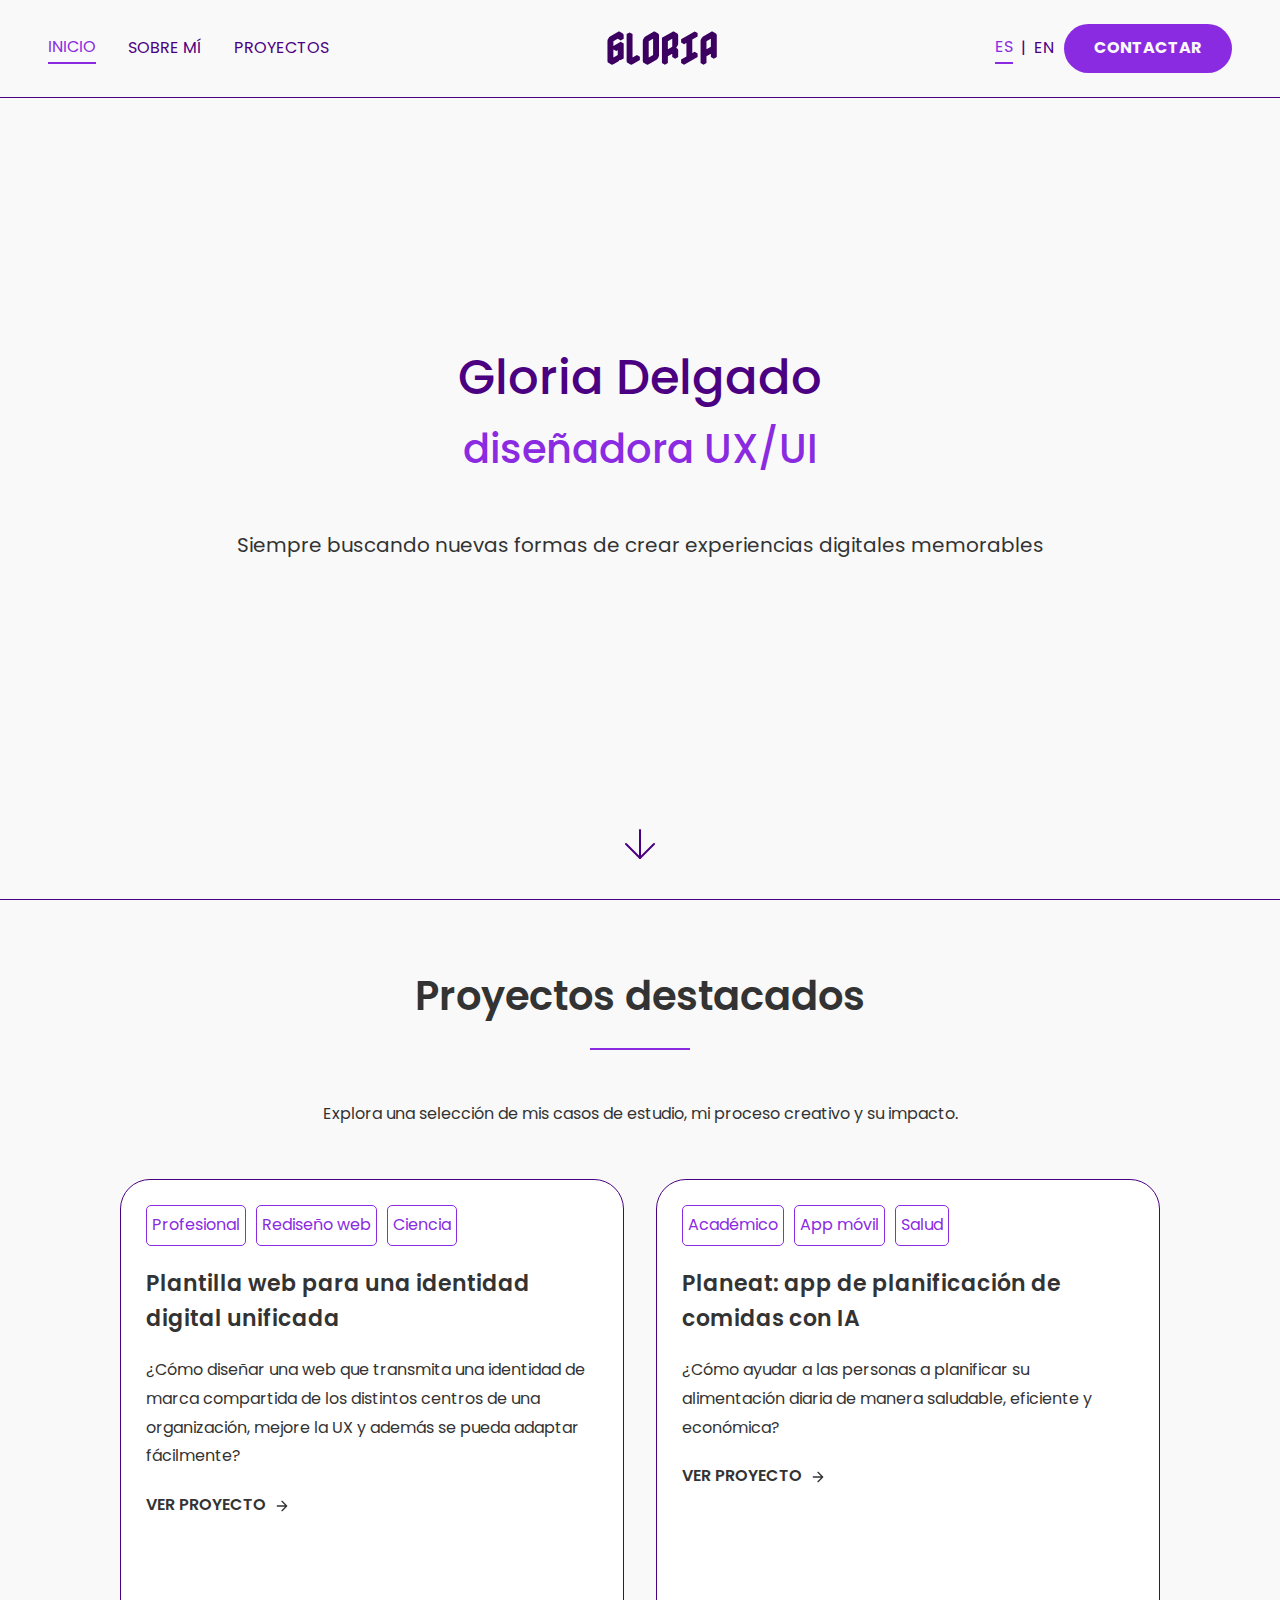
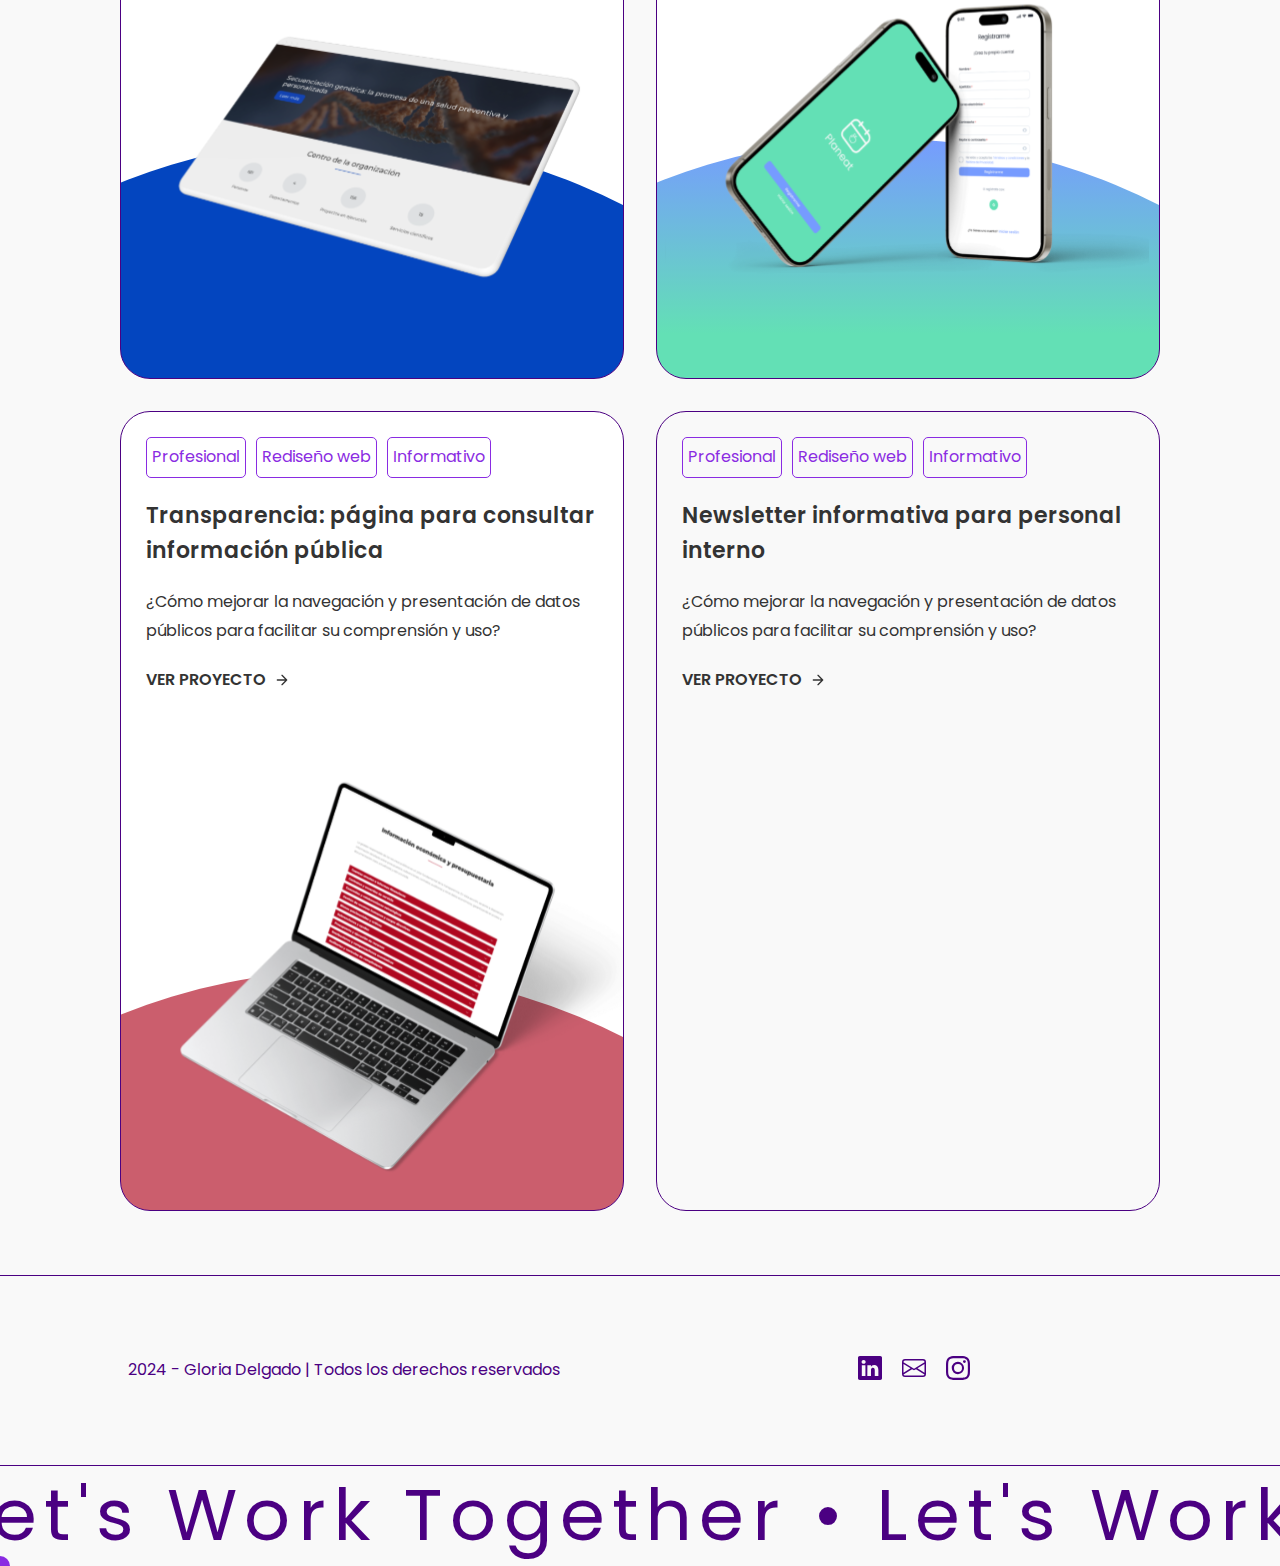
==== index.html @ c2a16a4a "nuevos cambios" ====
<!DOCTYPE html>
<html lang="es">
<head>
    <meta charset="UTF-8">
    <meta name="viewport" content="width=device-width, initial-scale=1.0">
    <title>Portfolio Gloria Delgado | UX/UI designer</title>

    <meta name="description" content="Soy Gloria Delgado, diseñadora UX/UI y diseñadora web y este es mi portfolio">
    <meta name="author" content="Gloria Delgado">

    <meta property="og:type" content="website">
    <!-- <meta property="og:url" content="#"> -->
    <meta property="og:title" content="Portfolio Gloria Delgado | UX/UI designer">
    <meta property="og:description" content="Soy Gloria Delgado, diseñadora UX/UI y diseñadora web y este es mi portfolio">
    <!-- <meta property="og:image" content="#"> -->
    <meta property="og:site_name" content="Gloria Delgado Portfolio">

    <link rel="icon" type="image/png" sizes="16x16" href="assets/index/favicon-16x16.png">
    <link rel="icon" type="image/png" sizes="32x32" href="assets/index/favicon-32x32.png">
    <link rel="icon" type="image/png" sizes="96x96" href="assets/index/favicon-96x96.png">

    <link rel="stylesheet" href="css/reset.css">
    <link rel="stylesheet" href="css/global.css">
    <link rel="stylesheet" href="css/index.css">
    <script src="js/global.js" defer></script>
    <script src="js/index.js" defer></script>
    <link rel="preconnect" href="https://fonts.googleapis.com">
<link rel="preconnect" href="https://fonts.gstatic.com" crossorigin>
<link href="https://fonts.googleapis.com/css2?family=Poppins:ital,wght@0,100;0,200;0,300;0,400;0,500;0,600;0,700;0,800;0,900;1,100;1,200;1,300;1,400;1,500;1,600;1,700;1,800;1,900&family=Raleway:ital,wght@0,100..900;1,100..900&display=swap" rel="stylesheet">
</head>
<body>

    <!-- HEADER -->

    <header class="Header">

        <!-- Menú -->

        <nav class="Header-nav">
            <ul class="Header-menu">
                <li class="Header-menuItem">
                    <a href="index.html" title="Inicio" class="Header-menuLink">Inicio</a>
                </li>
                <li class="Header-menuItem">
                    <a href="about-me.html" title="Sobre mí" class="Header-menuLink">Sobre mí</a>
                </li>
                <li class="Header-menuItem">
                    <a href="index.html#work" title="Proyectos" class="Header-menuLink">Proyectos</a>
                </li>
            </ul>
        </nav>
        
        <!-- Logo -->

        <a href="index.html" title="Logo" class="Header-logo">
            <picture class="Header-picture">
                <img src="assets/index/logo-gloria-portfolio.svg" alt="Gloria Delgado logo" class="Header-logoImg">
            </picture>            
        </a>
        

        <div class="Header-options">

            <!-- Selector de idiomas -->

            <div class="Header-optionsLanguage">
                <a href="index.html" title="Español" class="Header-menuLink">ES</a> |
                <a href="index-en.html" title="Inglés" class="Header-menuLink">EN</a>
            </div>

            <!-- Botón CTA menú -->

            <a href="mailto:gloriadelgadolopez@gmail.com?Subject=Quiero%20contactar%20contigo.%20Hablemos%20de%20tu%20portfolio." title="Contactar" class="Header-optionsButton">Contactar</a>

        </div>

        <button class="Header-hamburger" title="Abrir menú">
            <svg xmlns="http://www.w3.org/2000/svg" width="24" height="24" fill="none" stroke="currentColor" stroke-width="2" stroke-linecap="round" stroke-linejoin="round" class="Hamburger-icon">
                <line x1="3" y1="6" x2="21" y2="6"></line>
                <line x1="3" y1="12" x2="21" y2="12"></line>
                <line x1="3" y1="18" x2="21" y2="18"></line>
            </svg>
        </button>

    </header>

    <!-- MAIN CONTENT -->
    
    <main class="Main">

        <!-- HERO SECTION -->
        
        <section class="Hero">

            <!-- Video de fondo para la sección Hero:
            - autoplay: se reproduce automáticamente al cargar la página
            - muted: está silenciado
            - loop: se reproduce en un bucle infinito.
            - playsinline: Permite que se reproduzca dentro del contenedor sin abrirse en pantalla completa (especialmente en móviles).
            -->
            <video class="Hero-background" autoplay muted loop playsinline>
                <source src="assets/index/fondo-hero.mp4" type="video/mp4">
            </video>

            <!-- Hero content -->

            <div class="Hero-content">

                <h1 class="Hero-title">
                    <span class="Hero-titlePrimary">Gloria Delgado</span>
                    <span class="Hero-titleSecondary">diseñadora UX/UI</span>
                </h1>

                <p class="Hero-description">Siempre buscando nuevas formas de crear experiencias digitales memorables</p>

                <!-- Arrow -->

                <a href="#work" title="Ir a la sección de proyectos" class="Hero-arrow">
                    <svg class="Arrow-icon" xmlns="http://www.w3.org/2000/svg" width="24" height="24" viewBox="0 0 24 24" fill="none" stroke="currentColor" stroke-width="1" stroke-linecap="round" stroke-linejoin="round">
                        <path d="M12 5v14"></path>
                        <path d="M5 12l7 7 7-7"></path>
                    </svg>
                </a>                

            </div>            

        </section>

        <!-- WORK SECTION -->

        <section id='work' class="Section Section--work">

            <div class="Section-introduction">
                <div class="Section-h2">
                    <h2 class="Section-title">Proyectos destacados</h2>
                    <hr class="hr">
                </div>
                <p class="Section-description">Explora una selección de mis casos de estudio, mi proceso creativo y su impacto.</p>
            </div>

            <!-- Section cards -->

            <div class="Section-grid">

                <!-- Card 1 -->

                <article class="Card Card--1">
                    <ul class="Card-label">
                        <li class="Card-labelItem">
                            <span class="Card-labelText">Profesional</span>
                        </li>
                        <li class="Card-labelItem">
                            <span class="Card-labelText">Rediseño web</span>
                        </li>
                        <li class="Card-labelItem">
                            <span class="Card-labelText">Ciencia</span>
                        </li>
                    </ul>
                    <h3 class="Card-title">Plantilla web para una identidad digital unificada</h3>
                    <p class="Card-description">¿Cómo diseñar una web que transmita una identidad de marca compartida de los distintos centros de una organización, mejore la UX y además se pueda adaptar fácilmente?</p>
                    <a href="project-plantilla.html" title="Ver detalles del proyecto Plantilla CSIC" class="Card-link">
                        Ver proyecto
                        <svg class="Card-linkIcon" xmlns="http://www.w3.org/2000/svg" viewBox="0 0 24 24" fill="none" stroke="currentColor" stroke-width="2" stroke-linecap="round" stroke-linejoin="round">
                            <path d="M5 12h14M12 5l7 7-7 7"></path>
                        </svg>
                    </a>
                </article>

                <!-- Card 2 -->

                <article class="Card Card--2">
                    <ul class="Card-label">
                        <li class="Card-labelItem">
                            <span class="Card-labelText">Académico</span>
                        </li>
                        <li class="Card-labelItem">
                            <span class="Card-labelText">App móvil</span>
                        </li>
                        <li class="Card-labelItem">
                            <span class="Card-labelText">Salud</span>
                        </li>
                    </ul>
                    <h3 class="Card-title">Planeat: app de planificación de comidas con IA</h3>
                    <p class="Card-description">¿Cómo ayudar a las personas a planificar su alimentación diaria de manera saludable, eficiente y económica?</p>
                    <a href="project-planeat.html" title="Ver detalles del proyecto Planeat" class="Card-link">
                        Ver proyecto
                        <svg class="Card-linkIcon" xmlns="http://www.w3.org/2000/svg" viewBox="0 0 24 24" fill="none" stroke="currentColor" stroke-width="2" stroke-linecap="round" stroke-linejoin="round">
                            <path d="M5 12h14M12 5l7 7-7 7"></path>
                        </svg>
                    </a>
                </article>

                <!-- Card 3 -->

                <article class="Card Card--3">
                    <ul class="Card-label">
                        <li class="Card-labelItem">
                            <span class="Card-labelText">Profesional</span>
                        </li>
                        <li class="Card-labelItem">
                            <span class="Card-labelText">Rediseño web</span>
                        </li>
                        <li class="Card-labelItem">
                            <span class="Card-labelText">Informativo</span>
                        </li>
                    </ul>
                    <h3 class="Card-title">Transparencia: página para consultar información pública</h3>
                    <p class="Card-description">¿Cómo mejorar la navegación y presentación de datos públicos para facilitar su comprensión y uso?</p>
                    <a href="project-transparencia.html" title="Ver detalles del proyecto Transparencia" class="Card-link">
                        Ver proyecto
                        <svg class="Card-linkIcon" xmlns="http://www.w3.org/2000/svg" viewBox="0 0 24 24" fill="none" stroke="currentColor" stroke-width="2" stroke-linecap="round" stroke-linejoin="round">
                            <path d="M5 12h14M12 5l7 7-7 7"></path>
                        </svg>
                    </a>
                </article>

                <!-- Card 4 -->

                <article class="Card Card--4">
                    <ul class="Card-label">
                        <li class="Card-labelItem">
                            <span class="Card-labelText">Profesional</span>
                        </li>
                        <li class="Card-labelItem">
                            <span class="Card-labelText">Rediseño web</span>
                        </li>
                        <li class="Card-labelItem">
                            <span class="Card-labelText">Informativo</span>
                        </li>
                    </ul>
                    <h3 class="Card-title">Newsletter informativa para personal interno</h3>
                    <p class="Card-description">¿Cómo mejorar la navegación y presentación de datos públicos para facilitar su comprensión y uso?</p>
                    <a href="project-transparencia.html" title="Ver detalles del proyecto Transparencia" class="Card-link">
                        Ver proyecto
                        <svg class="Card-linkIcon" xmlns="http://www.w3.org/2000/svg" viewBox="0 0 24 24" fill="none" stroke="currentColor" stroke-width="2" stroke-linecap="round" stroke-linejoin="round">
                            <path d="M5 12h14M12 5l7 7-7 7"></path>
                        </svg>
                    </a>
                </article>

            </div>

            <!-- <a href="#" class="Section-button Primary-button">
                Ver más
            </a> -->

        </section>

    </main>

    <!-- FOOTER -->

    <footer class="Footer">

        <div class="Footer-content">

            <!-- Copyright -->

             <p class="Footer-copyright">2024 - Gloria Delgado | Todos los derechos reservados</p>

            <!-- Social media items -->

            <ul class="Footer-social">
                <li class="Footer-socialItem">
                    <a href="https://www.linkedin.com/in/gloria-delgado-lopez/" title="Ir al perfil de Linkedin" target="_blank" rel="noopener noreferrer" class="Footer-socialLink">
                        <svg xmlns="http://www.w3.org/2000/svg" fill="currentColor" class="bi bi-linkedin Footer-socialIcon" viewBox="0 0 16 16">
                            <path d="M0 1.146C0 .513.526 0 1.175 0h13.65C15.474 0 16 .513 16 1.146v13.708c0 .633-.526 1.146-1.175 1.146H1.175C.526 16 0 15.487 0 14.854zm4.943 12.248V6.169H2.542v7.225zm-1.2-8.212c.837 0 1.358-.554 1.358-1.248-.015-.709-.52-1.248-1.342-1.248S2.4 3.226 2.4 3.934c0 .694.521 1.248 1.327 1.248zm4.908 8.212V9.359c0-.216.016-.432.08-.586.173-.431.568-.878 1.232-.878.869 0 1.216.662 1.216 1.634v3.865h2.401V9.25c0-2.22-1.184-3.252-2.764-3.252-1.274 0-1.845.7-2.165 1.193v.025h-.016l.016-.025V6.169h-2.4c.03.678 0 7.225 0 7.225z"/>
                          </svg>                          
                    </a>
                </li>
                <li class="Footer-socialItem">
                    <a href="mailto:gloriadelgadolopez@gmail.com?subject=Hablemos%20de%20dise%C3%B1o%20UX%2FUI" title="Escribir un email" target="_blank" rel="noopener noreferrer" class="Footer-socialLink">
                        <svg xmlns="http://www.w3.org/2000/svg" fill="currentColor" class="bi bi-envelope Footer-socialIcon" viewBox="0 0 16 16">
                            <path d="M0 4a2 2 0 0 1 2-2h12a2 2 0 0 1 2 2v8a2 2 0 0 1-2 2H2a2 2 0 0 1-2-2zm2-1a1 1 0 0 0-1 1v.217l7 4.2 7-4.2V4a1 1 0 0 0-1-1zm13 2.383-4.708 2.825L15 11.105zm-.034 6.876-5.64-3.471L8 9.583l-1.326-.795-5.64 3.47A1 1 0 0 0 2 13h12a1 1 0 0 0 .966-.741M1 11.105l4.708-2.897L1 5.383z"/>
                          </svg>                          
                    </a>
                </li>
                <li class="Footer-socialItem">
                    <a href="https://www.instagram.com/gloriaove_dl/" title="Ir al perfil de Instagram" target="_blank" rel="noopener noreferrer" class="Footer-socialLink">
                        <svg xmlns="http://www.w3.org/2000/svg" fill="currentColor" class="bi bi-instagram Footer-socialIcon" viewBox="0 0 16 16">
                            <path d="M8 0C5.829 0 5.556.01 4.703.048 3.85.088 3.269.222 2.76.42a3.9 3.9 0 0 0-1.417.923A3.9 3.9 0 0 0 .42 2.76C.222 3.268.087 3.85.048 4.7.01 5.555 0 5.827 0 8.001c0 2.172.01 2.444.048 3.297.04.852.174 1.433.372 1.942.205.526.478.972.923 1.417.444.445.89.719 1.416.923.51.198 1.09.333 1.942.372C5.555 15.99 5.827 16 8 16s2.444-.01 3.298-.048c.851-.04 1.434-.174 1.943-.372a3.9 3.9 0 0 0 1.416-.923c.445-.445.718-.891.923-1.417.197-.509.332-1.09.372-1.942C15.99 10.445 16 10.173 16 8s-.01-2.445-.048-3.299c-.04-.851-.175-1.433-.372-1.941a3.9 3.9 0 0 0-.923-1.417A3.9 3.9 0 0 0 13.24.42c-.51-.198-1.092-.333-1.943-.372C10.443.01 10.172 0 7.998 0zm-.717 1.442h.718c2.136 0 2.389.007 3.232.046.78.035 1.204.166 1.486.275.373.145.64.319.92.599s.453.546.598.92c.11.281.24.705.275 1.485.039.843.047 1.096.047 3.231s-.008 2.389-.047 3.232c-.035.78-.166 1.203-.275 1.485a2.5 2.5 0 0 1-.599.919c-.28.28-.546.453-.92.598-.28.11-.704.24-1.485.276-.843.038-1.096.047-3.232.047s-2.39-.009-3.233-.047c-.78-.036-1.203-.166-1.485-.276a2.5 2.5 0 0 1-.92-.598 2.5 2.5 0 0 1-.6-.92c-.109-.281-.24-.705-.275-1.485-.038-.843-.046-1.096-.046-3.233s.008-2.388.046-3.231c.036-.78.166-1.204.276-1.486.145-.373.319-.64.599-.92s.546-.453.92-.598c.282-.11.705-.24 1.485-.276.738-.034 1.024-.044 2.515-.045zm4.988 1.328a.96.96 0 1 0 0 1.92.96.96 0 0 0 0-1.92m-4.27 1.122a4.109 4.109 0 1 0 0 8.217 4.109 4.109 0 0 0 0-8.217m0 1.441a2.667 2.667 0 1 1 0 5.334 2.667 2.667 0 0 1 0-5.334"/>
                          </svg>                          
                    </a>
                </li>
            </ul>

        </div>

    </footer>

    <!-- CONTENT SCROLL TEXT -->

    <div class="Content-scroll">
        <div class="Content-scrollWrapper">
            <span class="Content-scrollText">Let's Work Together • Let's Work Together • Let's Work Together • </span>
            <span class="Content-scrollText">Let's Work Together • Let's Work Together • Let's Work Together • </span>
        </div>
    </div>
    
</body>
</html>
---- css/global.css ----
/* HEADER */

.Header{
    width: 100%;    
    background-color: var(--background-color);

    padding: 1.5rem 3rem;
    border-bottom: 1px solid var(--secondary-color);

    position: fixed;
    z-index: 1;

    display: flex;
    flex-flow: row nowrap;
    justify-content: space-between;
    align-items: center;
}


/* Menú */

.Header-menu{
    display: flex;
    flex-flow: row nowrap;
    justify-content: flex-end;
    align-items: center;
    gap: 2rem;
}

.Header-menuLink{
    position: relative; /*Este tiene que llevar position: relative porque .Header-menuLink::after tiene position: absolute y, por tanto, su contenedora tiene que ser relative*/
    text-transform: uppercase;
    color: var(--secondary-color);
}

.Header-menuLink:hover, .Header-menuLink.isActive{
    color: var(--primary-color);
}

.Header-menuLink.isActive{
    border-bottom: 2px solid var(--primary-color);
}

/* Selector de idioma y CTA */

.Header-options{
    display: flex;
    flex-flow: row nowrap;
    justify-content: flex-end;
    align-items: center;
}

/* Selector de idiomas */

.Header-optionsLanguage{
    color: var(--secondary-color);
    margin-right: .625rem;
    display: flex;
    flex-flow: row nowrap;
    justify-content: flex-end;
    align-items: center;
    gap: calc(var(--spacing) / 2);
}

/* CTA */
.Header-optionsButton{
    background-color: var(--primary-color);
    color: var(--background-color);
    padding: .625rem 1.875rem;
    border: none;
    border-radius: 1.875rem;

    font-weight: bold;
    text-transform: uppercase;

    cursor: pointer;
    transition: background-color 0.3s ease;
}

.Header-optionsButton:hover{
    background-color: var(--secondary-color);
}

/* Hamburger nav */
.Header-hamburger{
    background: none;
    margin: 0 auto 0 0;
    display: none;
}

/* FOOTER */

.Footer{
    width: 100%;
    padding: 6.25rem 12.5rem;
    border-top: 1px solid var(--secondary-color);
    border-bottom: 1px solid var(--secondary-color);

    display: flex;
    flex-flow: row nowrap;
    justify-content: center;
    align-items: center;
}

.Footer-content{
    width: 100%;
    max-width: 64rem;
    display: flex;
    flex-flow: row nowrap;
    justify-content: space-between;
    align-items: flex-start;
    gap: 4.375rem;
    color: var(--secondary-color);
}

/* Copyright */

.Footer-copyright{
    width: 100%;
}

/* Social media items */

.Footer-social{
    width: 100%;
    display: flex;
    flex-flow: row nowrap;
    justify-content: center;
    align-items: center;
    gap: 1.25rem;
}

.Footer-socialIcon{
    width: 1.5rem;
    height: 1.5rem;
    fill: var(--secondary-color); /* Color inicial */
    transition: fill 0.3s ease-in-out; /* Transición suave */
}

.Footer-socialIcon.isActive{
    fill: var(--primary-color); /* Color al pasar el mouse */
}


/* CONTENT SCROLL TEXT */

.Content-scroll{
    width: 100%;
    height: 6.25rem;
    overflow: hidden; /* Ocultar texto que sale del contenedor */
    position: relative;

    display: flex;
    align-items: center;
}

.Content-scrollWrapper{
    display: flex;
    white-space: nowrap; /* Evitar saltos de línea */
    position: absolute;
}

.Content-scrollText{
    margin-right: 10px; /* Espaciado entre textos */
    color: var(--secondary-color);
    font-size: var(--font-header1);
    text-transform: capitalize;
    letter-spacing: 0.1em;
}


/* Personalización del cursor */
.Custom-cursor {
    width: 20px;
    height: 20px;
    background-color: var(--primary-color);
    border-radius: 50%;

    position: fixed;
    pointer-events: none;
    z-index: 1000;

    transform: translate(-50%, -50%);
    transition: transform 0.2s ease, background-color 0.2s ease;
}

/* Estado del cursor sobre enlaces clicables */
.Custom-cursor.isHover {
    transform: translate(-50%, -50%) scale(2.5); /* Agranda el cursor */
    background-color: var(--primary-color-opacity-2); /* Cambia el color si lo deseas */
}



/* Media Queries global*/

/* Móviles */
@media (max-width: 768px){
    
    h2{
        font-size: 1.5rem;
    }    
    
    .Header-logo{
        width: 100%;
    }

    .Header-logoImg{
        width: 4rem;
        height: 2rem;
    }

    .Header-menu{
        display: none;
    }
  
    .Header-hamburger{
        display: block;
    }

    .Hamburger-icon{
        width: auto;
    }

    .Header-nav.is-open .Header-menu{
        width: 100%;
        height: 100vh;
        background-color: var(--background-color);
        padding: 1rem;

        display: flex;
        flex-flow: column nowrap;
        justify-content: flex-start;
        gap: 1rem;
        
        position: absolute;
        top: 100%;
        left: 0;
        
        border-top: 1px solid var(--secondary-color);
    }

    .Header-optionsButton{
        display: none;
    }

    .Footer{
        padding: 4rem 2rem;
    }
  
    .Footer-content{
        flex-flow: column;
        justify-content: center;
        align-items: center;
        gap: 2rem;
    }
    
    .Footer-copyright{
        text-align: center;
    }

    .Footer-social{
      justify-content: center;
    }

    .Content-scrollText{
        font-size: 2.5rem;
    }
  }

  
/* Tablets en adelante */
@media (min-width: 769px){
    
    .Footer{
        padding: 5rem 2rem;
    }
}
---- css/index.css ----
/* MAIN CONTENT*/

/* HERO SECTION */

.Hero{
    width: 100%;
    min-height: 100vh;
    padding: 12.5rem;
    border-bottom: 1px solid var(--secondary-color);

    display: flex;
    flex-flow: column nowrap;
    justify-content: center;  
    gap: 3.125rem;  
}

/* Video */

.Hero-background{
    width: 100%;
    height: 100%;
    object-fit: cover; /* Hace que el video cubra todo el contenedor sin deformarse */
    
    position: absolute;
    top: 0;
    left: 0;
    
    z-index: -1; /* Pone el video en el fondo */
    opacity: 0.2; /* Transparencia del 20% */
}

/* Hero content */

.Hero-content{
    display: flex;
    flex-flow: column nowrap;
    justify-content: center;
    align-items: center;
    gap: 3.125rem;
}

.Hero-title{
    display: flex;
    flex-flow: column nowrap;
    justify-content: center;
    align-items: center;
}

.Hero-titlePrimary{
    font-size: 4.375rem;
    font-weight: 500;
    color: var(--secondary-color);
}

.Hero-titleSecondary{
    font-size: 3.75rem;
    font-weight: 500;
    color: var(--primary-color);
}

.Hero-description{
    font-size: var(--font-header3);
    color: var(--text-color);
}

/* Arrow */

.Hero-arrow{
    position: absolute;
    bottom: 2rem; /* Ajusta la posición de la flecha */
    left: 50%;
    
    display: flex;
    justify-content: center;
    align-items: center;

    cursor: pointer;
    transform: translateX(-50%);
    animation: fadeInDown 1.5s infinite;
}

.Arrow-icon{
    width: 3rem;
    height: 3rem;
    stroke: var(--secondary-color); /* Color de la línea de la flecha */    
}

/* Animación de fadeInDown, que hace que el elemento al que se aplica se desplace hacia abajo */
/* Defino la animación fadeInDown: 
    - Al principio de la animación, el elemento está invisible y se desplaza verticalmente
    - Después avanza la animación y se desplaza hacia abajo y asu vez la opacidad va aumentando
    - Finalmente, el elemento llega a su posición final y se muestra completamente visible*/
@keyframes fadeInDown{
    0%{
        opacity: 0;
        transform: translate(-50%, -1.25rem);
    }
    100%{
        opacity: 1;
        transform: translate(-50%, 0);
    }
}

/* WORK SECTION */

.Section--work{
    width: 100%;
    padding: 6.25rem 12.5rem;

    scroll-margin-top: 5rem;

    display: flex;
    flex-flow: column nowrap;
    justify-content: center;
    align-items: center;
    gap: 3.125rem; 
}

.Section-introduction{
    display: flex;
    flex-flow: column nowrap;
    justify-content: center;
    align-items: center;
    gap: 1.875rem;
}

.Section-h2{
    display: flex;
    flex-flow: column nowrap;
    justify-content: center;
    align-items: center;
}

.Section-description{
    text-align: center;
}

/* Section cards */

.Section-grid{
    width: 100%;
    max-width: 65rem;
    display: grid;
    grid-template-columns: repeat(2, minmax(500px, 1fr)); /* Dos columnas con ancho mínimo de 500px */
    gap: 1.875rem; /* Espaciado entre cards */
}

/* Cards */

.Card{
    width: 100%;
    height: 50rem;

    
    background-size: cover; /* Tamaño inicial para evitar que el fondo sea pequeño */
    background-repeat: no-repeat; /* Asegura que no se repita el fondo */
    background-position: center; /* Centra el fondo */
    padding: 1.5625rem;

    border: 1px solid var(--secondary-color);
    border-radius: 1.875rem;
    
    display: flex;
    flex-flow: column nowrap;
    justify-content: flex-start;
    align-items: flex-start;
    gap: 1.25rem;

    transition: transform 0.3s ease-in-out;
}

.Card-title{
    text-align: left;
}

.Card-label{
    display: flex;
    flex-flow: row wrap;
    justify-content: flex-start;
    align-items: center;
    gap: .625rem;
}

.Card-labelItem{
    color: var(--primary-color);
    border: 1px solid var(--primary-color);
    border-radius: .3125rem;
    padding: .3125rem;
    text-align: center;
}

.Card-link{
    display: flex;
    flex-flow: row nowrap;
    justify-content: flex-start;
    align-items: center;
    gap: 0.5rem;
    font-weight: 600;
    text-transform: uppercase;
}

.Card-linkIcon{
    width: 1rem;
    height: 1rem;
    transition: transform 0.3s ease;
}

.Card-link:hover{
    color: var(--primary-color);
}

.Card.isActive{
    transform: scale(1.05);
}

.Card--1{
    background-image: url('../assets/index/portada-card-proyecto-plantilla.svg');
}

.Card--2{
    background-image: url('../assets/index/portada-card-proyecto-planeat.svg');
}

.Card--3{
    background-image: url('../assets/index/portada-card-proyecto-transparencia.svg');
}

/* Media Queries */

/* Móviles */
@media (max-width: 768px){
      
    .Hero{
      padding: 2rem 1rem 0rem;
    }

    .Hero-content{
        min-height: 225px;
        justify-content: space-between;
        gap: 1rem;
    }

    .Hero-titlePrimary{
      font-size: 2.5rem;
    }
  
    .Hero-titleSecondary{
      font-size: 1.7rem;
    }
  
    .Hero-description{
      font-size: 1rem;
      text-align: center;
    }
  
    .Section--work{
      padding: 4rem 2rem;
    }
  
    .Section-grid{
      grid-template-columns: 1fr;
      gap: 1.5rem;
    }

  }

  
/* Tablets en adelante */
@media (min-width: 769px){
    
    .Hero{
      padding: 4rem 2rem;
    }

    .Hero-titlePrimary{
      font-size: 3rem;
    }

    .Hero-titleSecondary{
      font-size: 2.5rem;
    }

    .Hero-description{
      font-size: 1.25rem;
      text-align: center;
    }

    .Section--work{
      padding: 4rem 2rem;
    }

    .Section-grid{
      grid-template-columns: repeat(2, 1fr);
      gap: 2rem;
    }
}
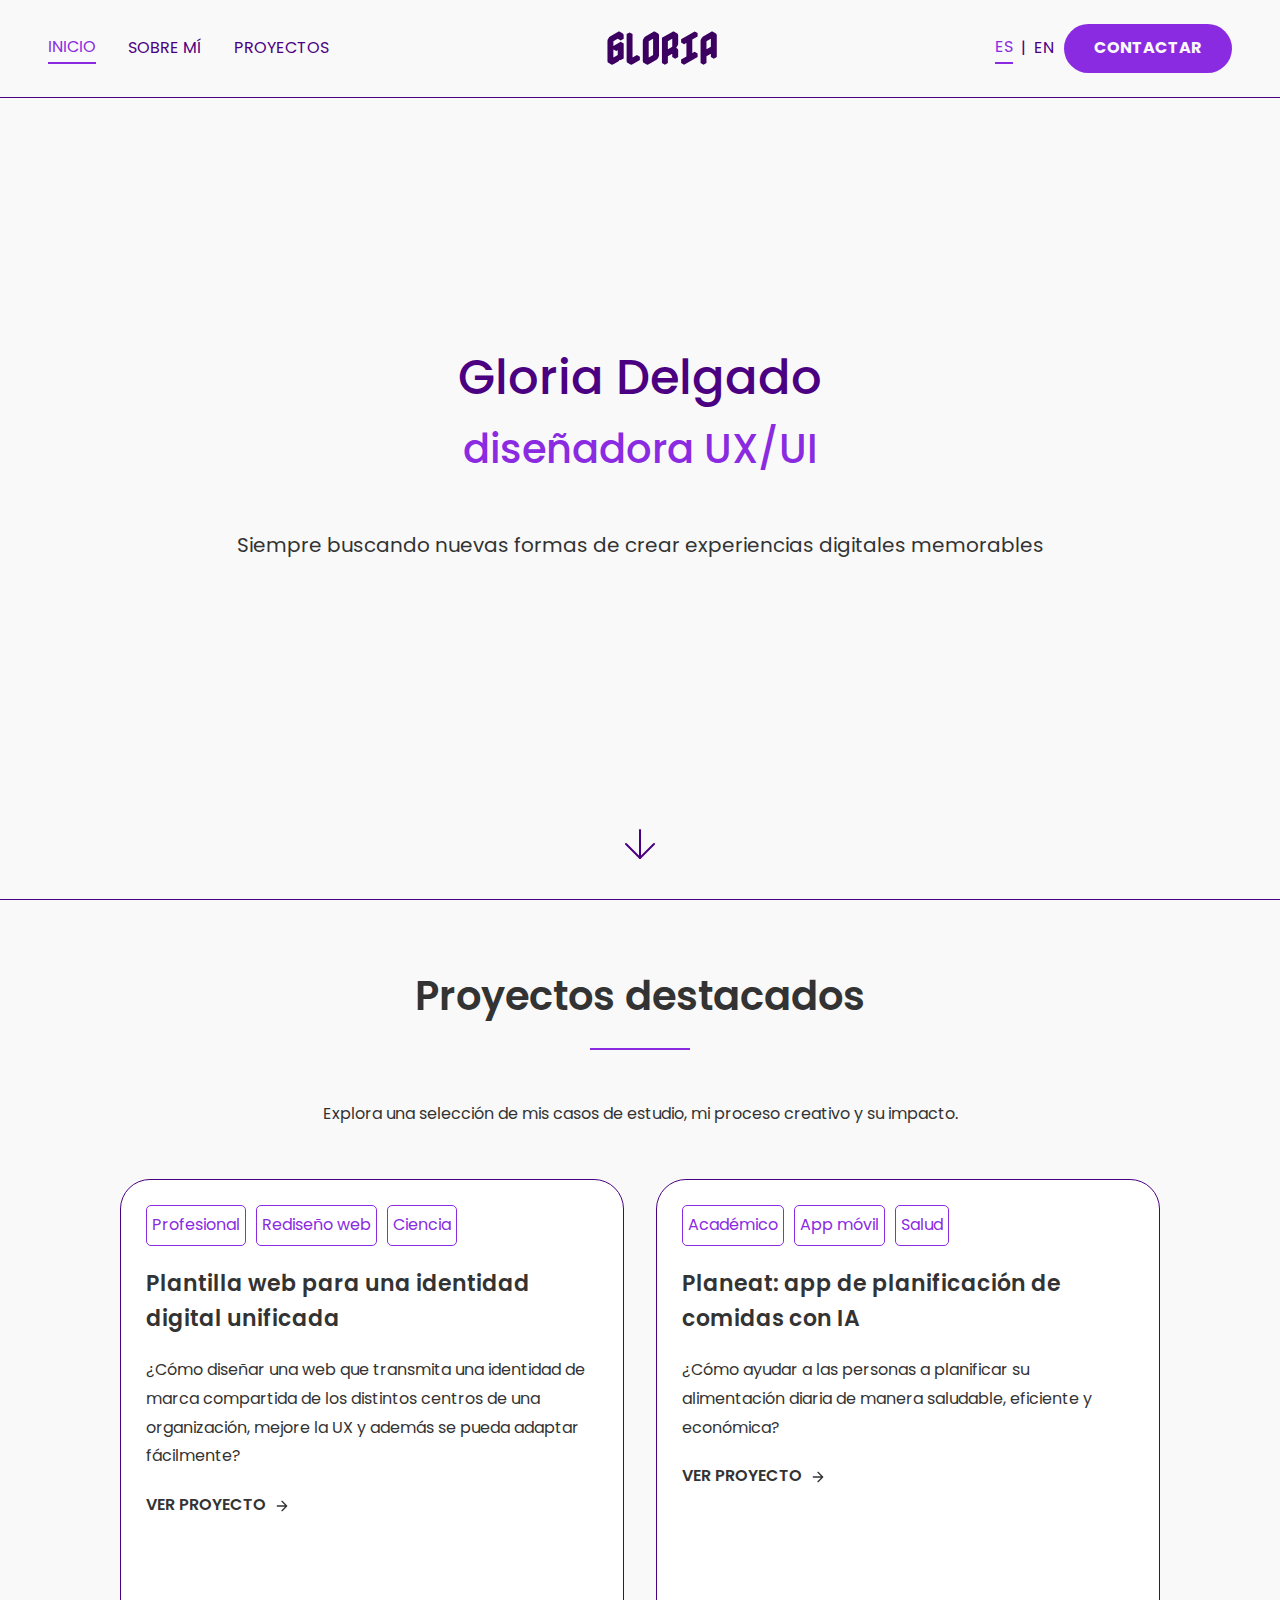
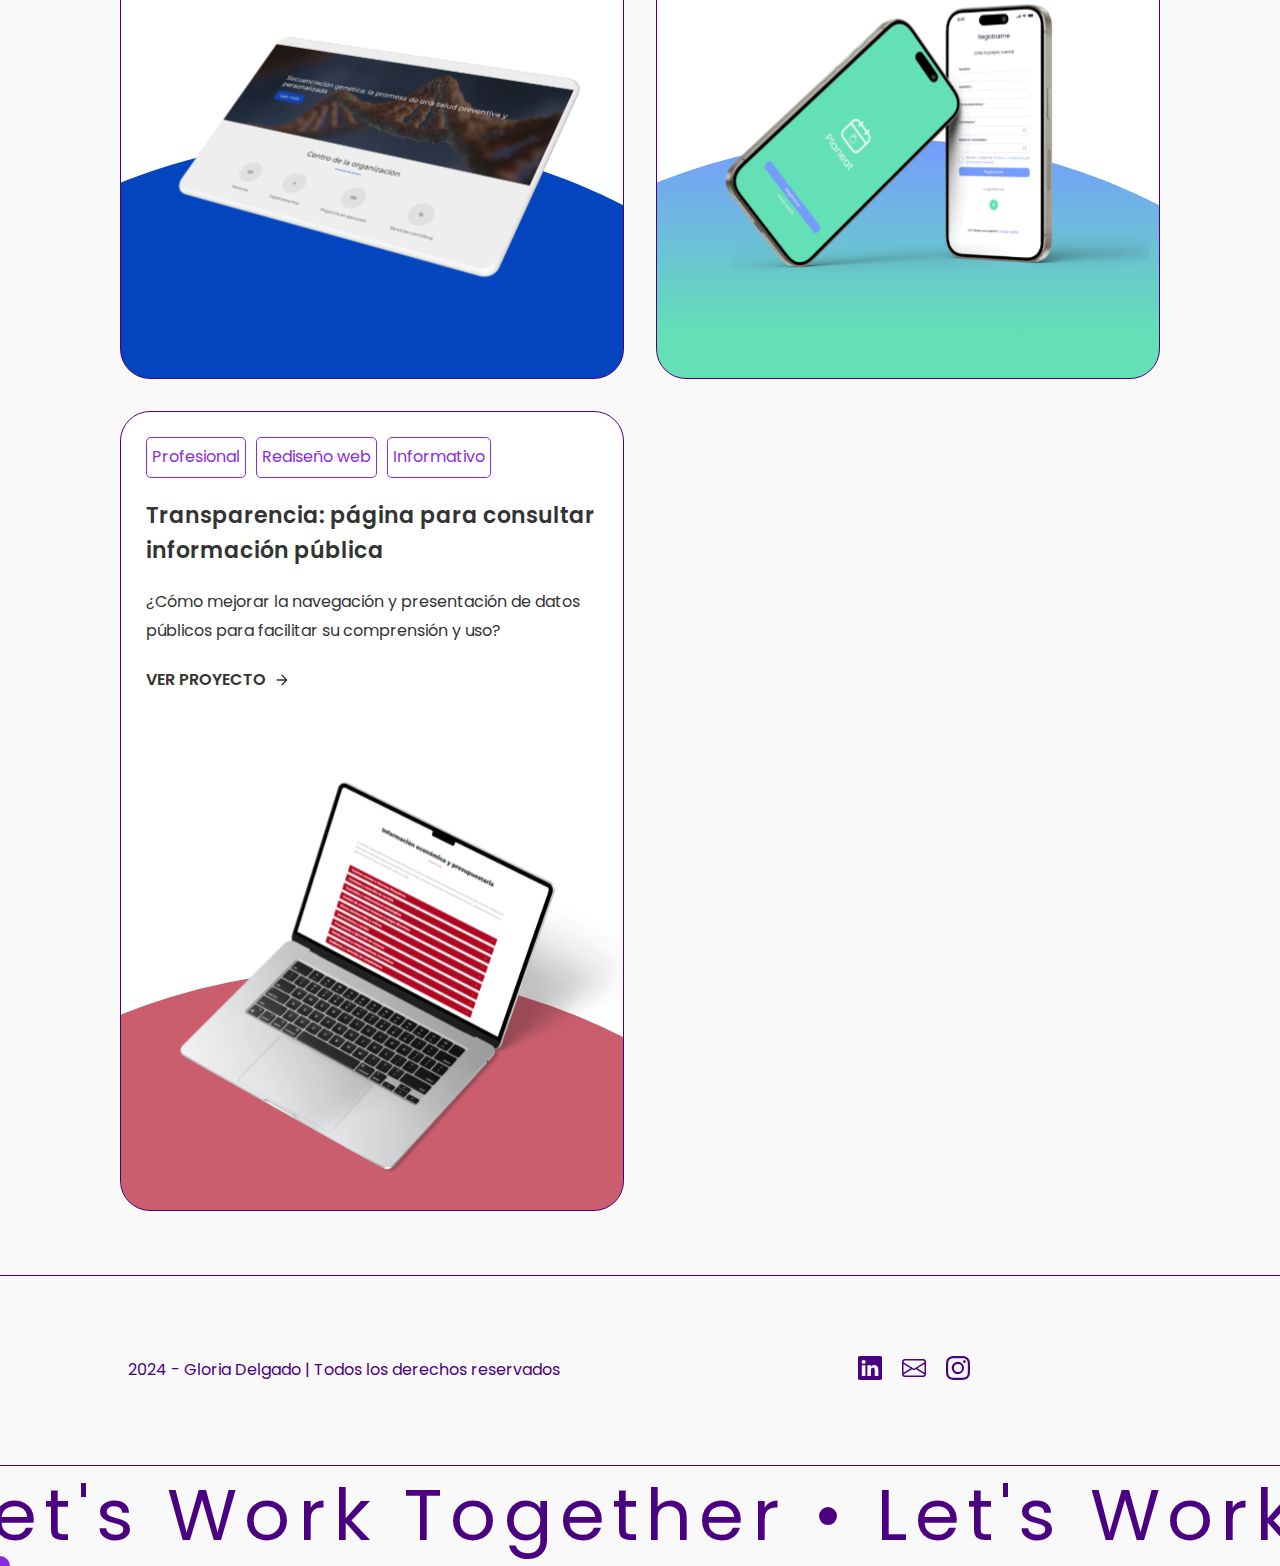
==== commit daad0fc8: "card nuevo proyecto" ====
--- a/index.html
+++ b/index.html
@@ -216,7 +216,7 @@
 
                 <!-- Card 4 -->
 
-                <article class="Card Card--4">
+                <!-- <article class="Card Card--4">
                     <ul class="Card-label">
                         <li class="Card-labelItem">
                             <span class="Card-labelText">Profesional</span>
@@ -236,7 +236,7 @@
                             <path d="M5 12h14M12 5l7 7-7 7"></path>
                         </svg>
                     </a>
-                </article>
+                </article> -->
 
             </div>
 
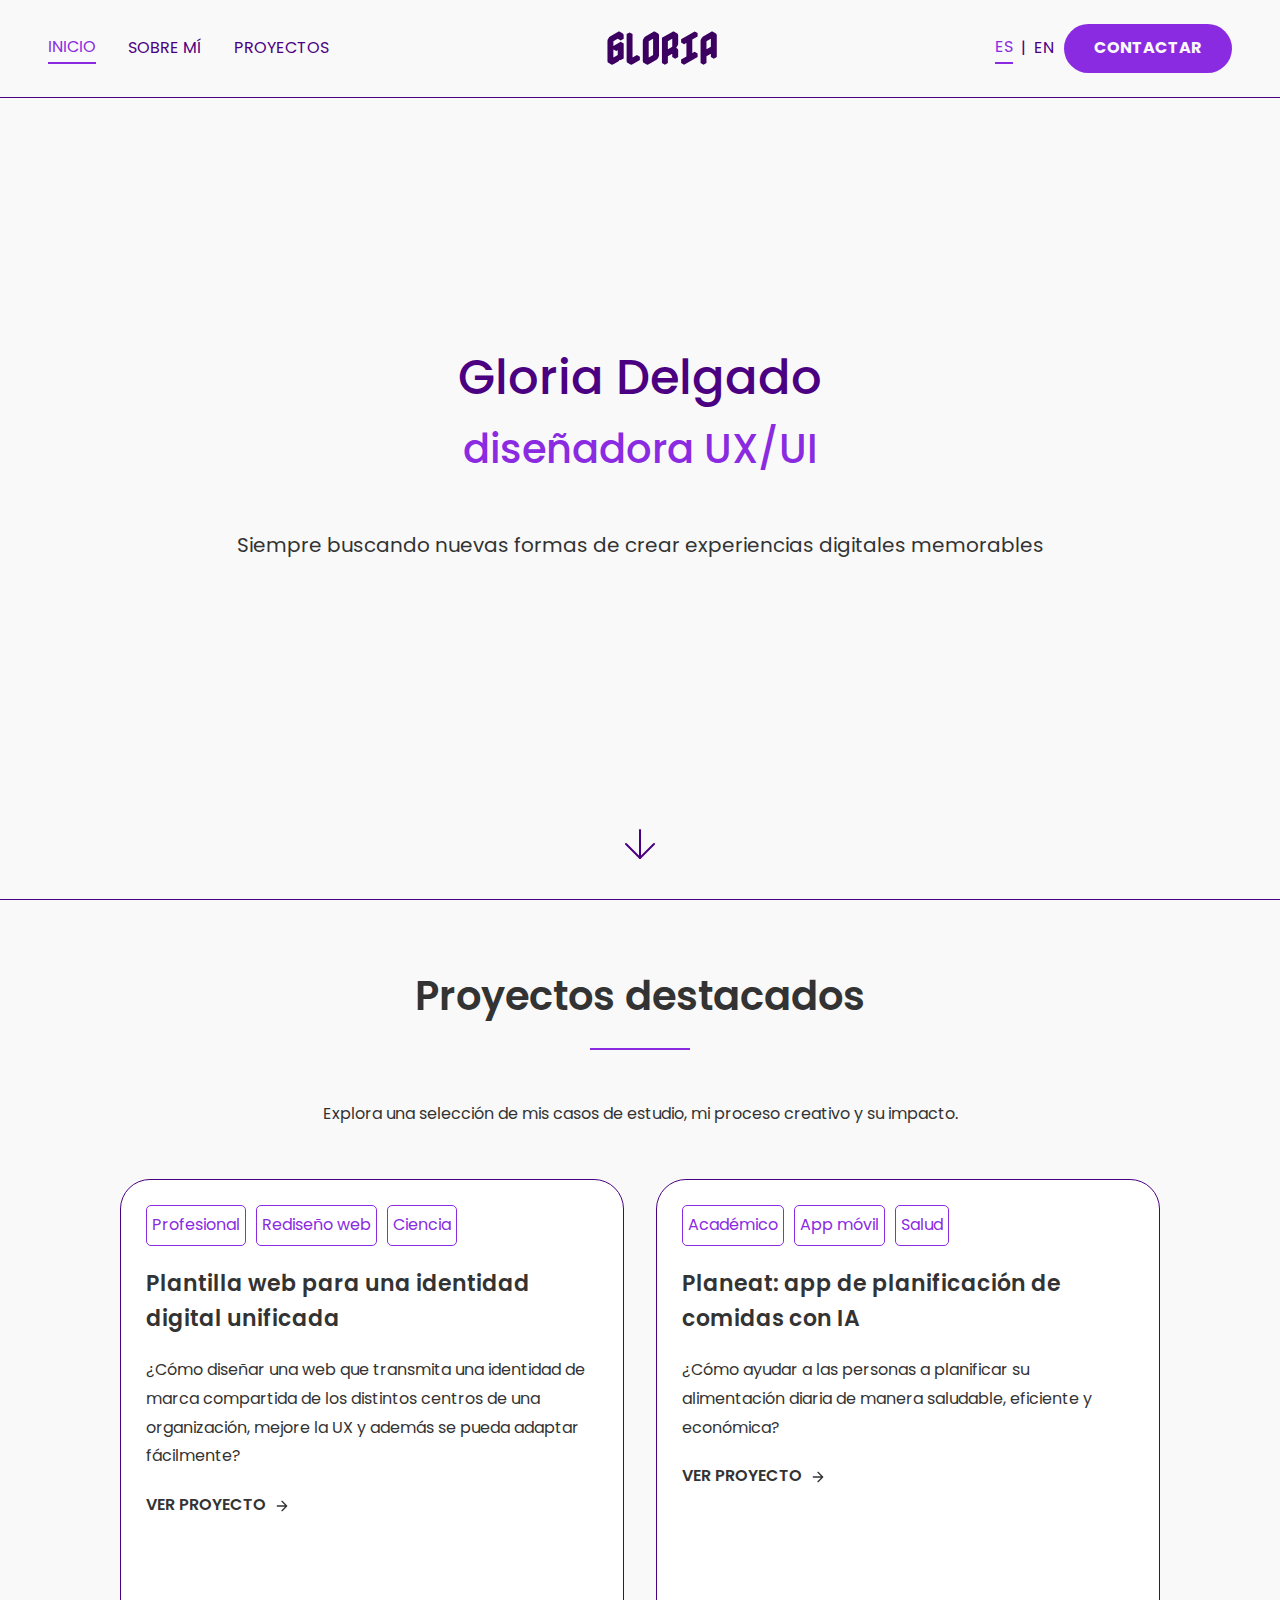
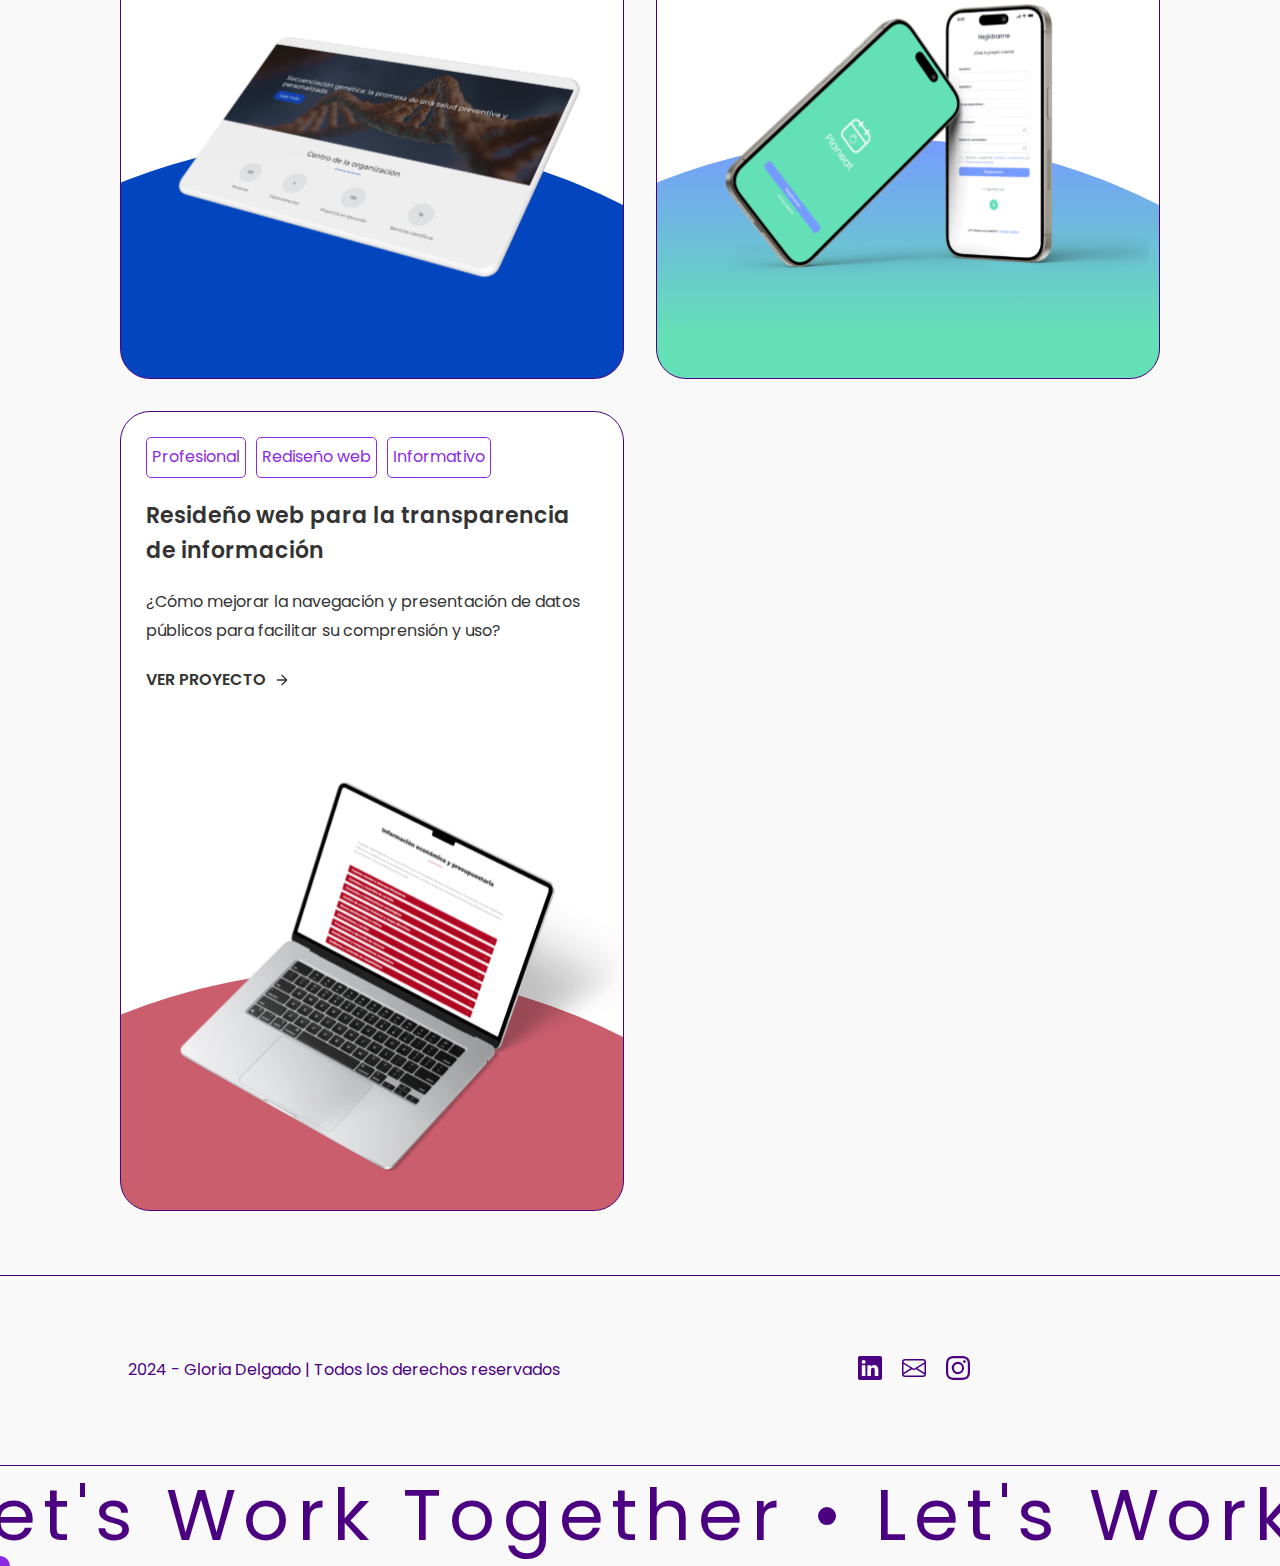
==== commit 7915be43: "nueva actualizacion titulos proyectos" ====
--- a/index.html
+++ b/index.html
@@ -204,7 +204,7 @@
                             <span class="Card-labelText">Informativo</span>
                         </li>
                     </ul>
-                    <h3 class="Card-title">Transparencia: página para consultar información pública</h3>
+                    <h3 class="Card-title">Resideño web para la transparencia de información</h3>
                     <p class="Card-description">¿Cómo mejorar la navegación y presentación de datos públicos para facilitar su comprensión y uso?</p>
                     <a href="project-transparencia.html" title="Ver detalles del proyecto Transparencia" class="Card-link">
                         Ver proyecto
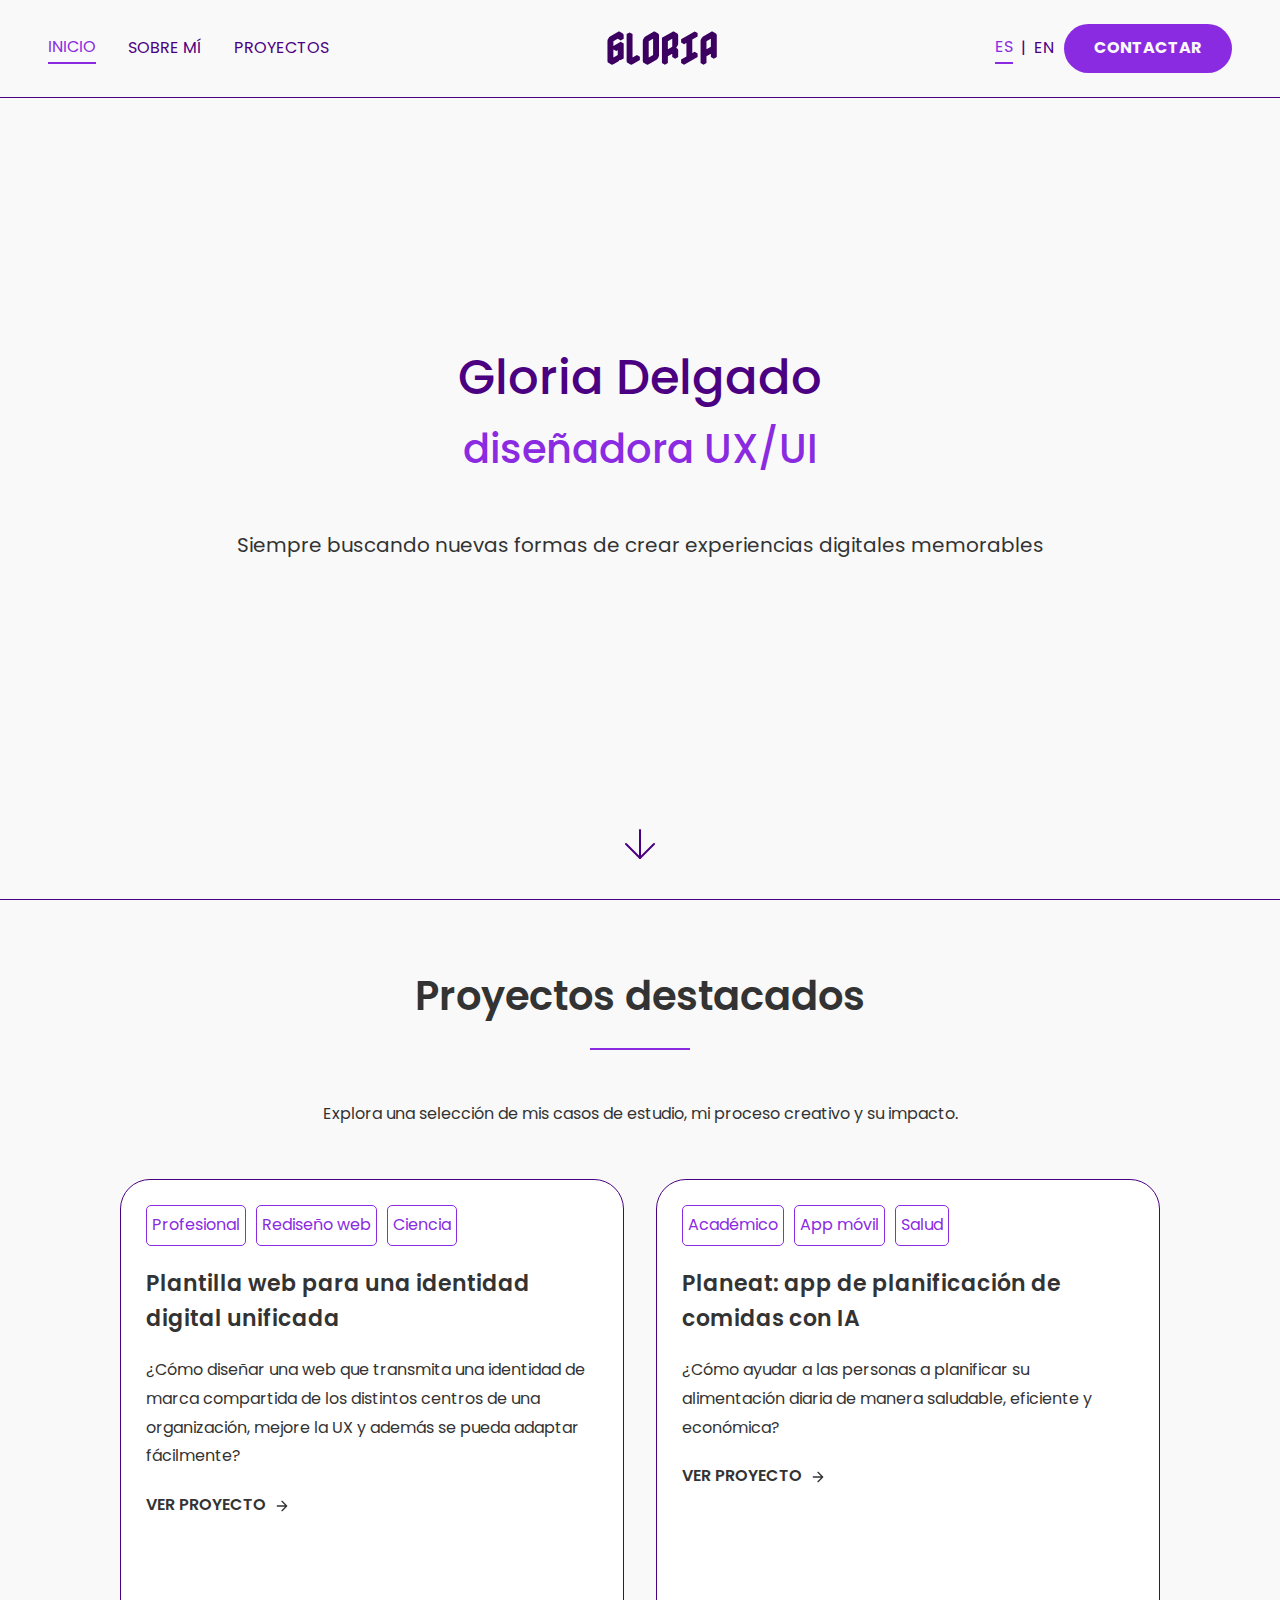
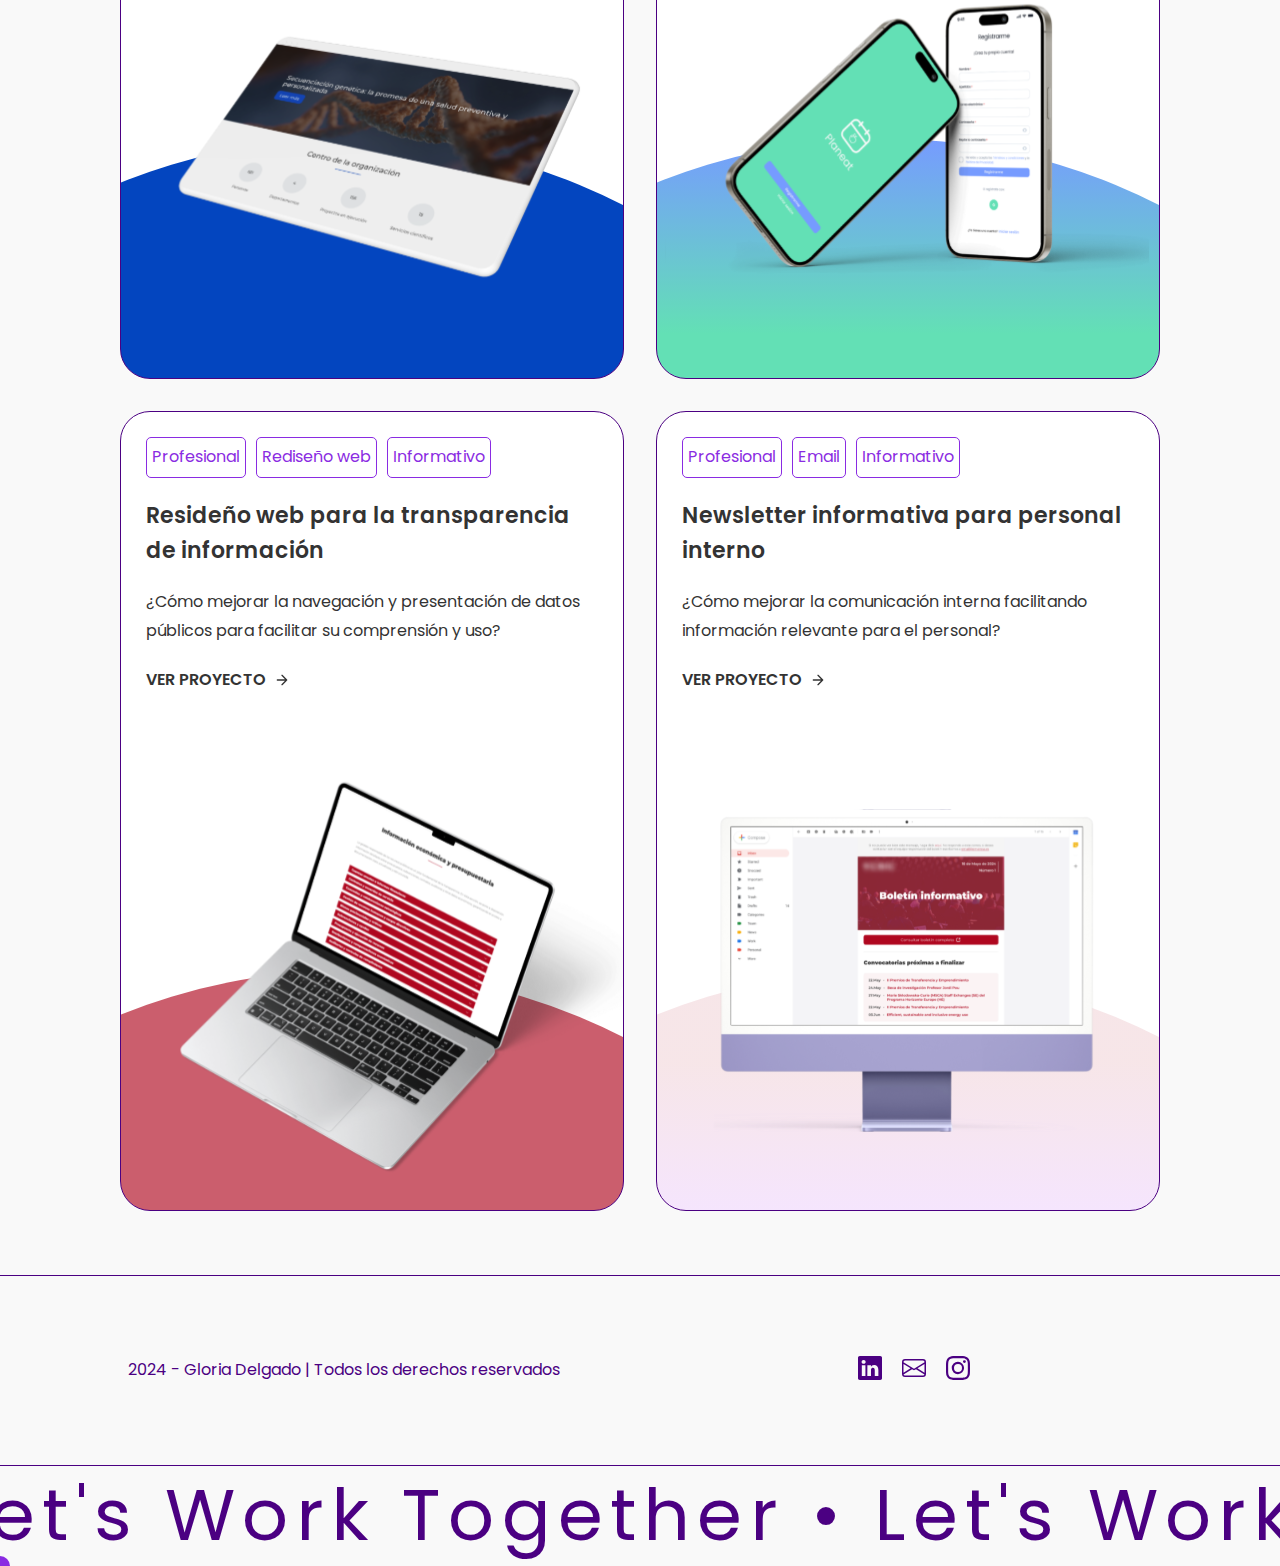
==== commit 0653393a: "actualizacion proyecto newsletter" ====
--- a/index.html
+++ b/index.html
@@ -216,27 +216,27 @@
 
                 <!-- Card 4 -->
 
-                <!-- <article class="Card Card--4">
+                <article class="Card Card--4">
                     <ul class="Card-label">
                         <li class="Card-labelItem">
                             <span class="Card-labelText">Profesional</span>
                         </li>
                         <li class="Card-labelItem">
-                            <span class="Card-labelText">Rediseño web</span>
+                            <span class="Card-labelText">Email</span>
                         </li>
                         <li class="Card-labelItem">
                             <span class="Card-labelText">Informativo</span>
                         </li>
                     </ul>
                     <h3 class="Card-title">Newsletter informativa para personal interno</h3>
-                    <p class="Card-description">¿Cómo mejorar la navegación y presentación de datos públicos para facilitar su comprensión y uso?</p>
-                    <a href="project-transparencia.html" title="Ver detalles del proyecto Transparencia" class="Card-link">
+                    <p class="Card-description">¿Cómo mejorar la comunicación interna facilitando información relevante para el personal?</p>
+                    <a href="project-newsletter.html" title="Ver detalles del proyecto Transparencia" class="Card-link">
                         Ver proyecto
                         <svg class="Card-linkIcon" xmlns="http://www.w3.org/2000/svg" viewBox="0 0 24 24" fill="none" stroke="currentColor" stroke-width="2" stroke-linecap="round" stroke-linejoin="round">
                             <path d="M5 12h14M12 5l7 7-7 7"></path>
                         </svg>
                     </a>
-                </article> -->
+                </article>
 
             </div>
 
--- a/css/index.css
+++ b/css/index.css
@@ -225,6 +225,10 @@
     background-image: url('../assets/index/portada-card-proyecto-transparencia.svg');
 }
 
+.Card--4{
+    background-image: url('../assets/index/portada-card-proyecto-newsletter.svg');
+}
+
 /* Media Queries */
 
 /* Móviles */
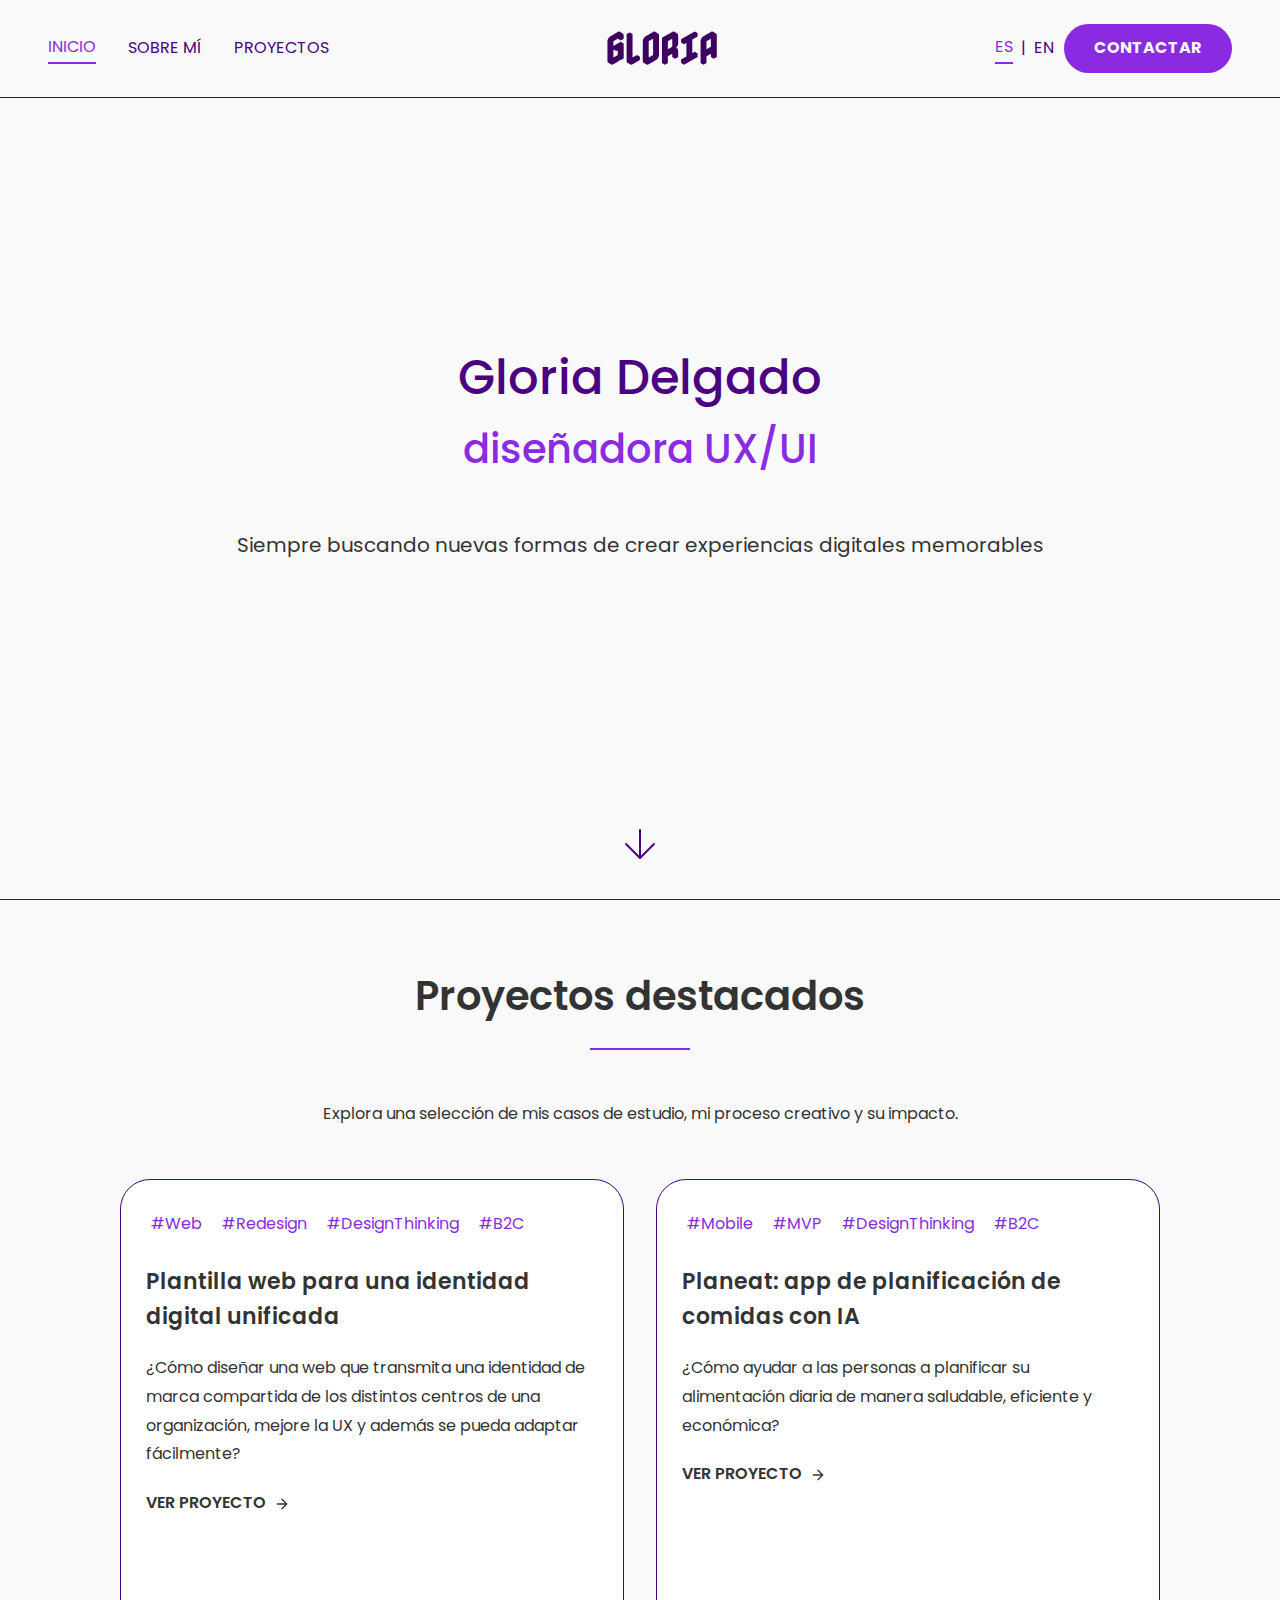
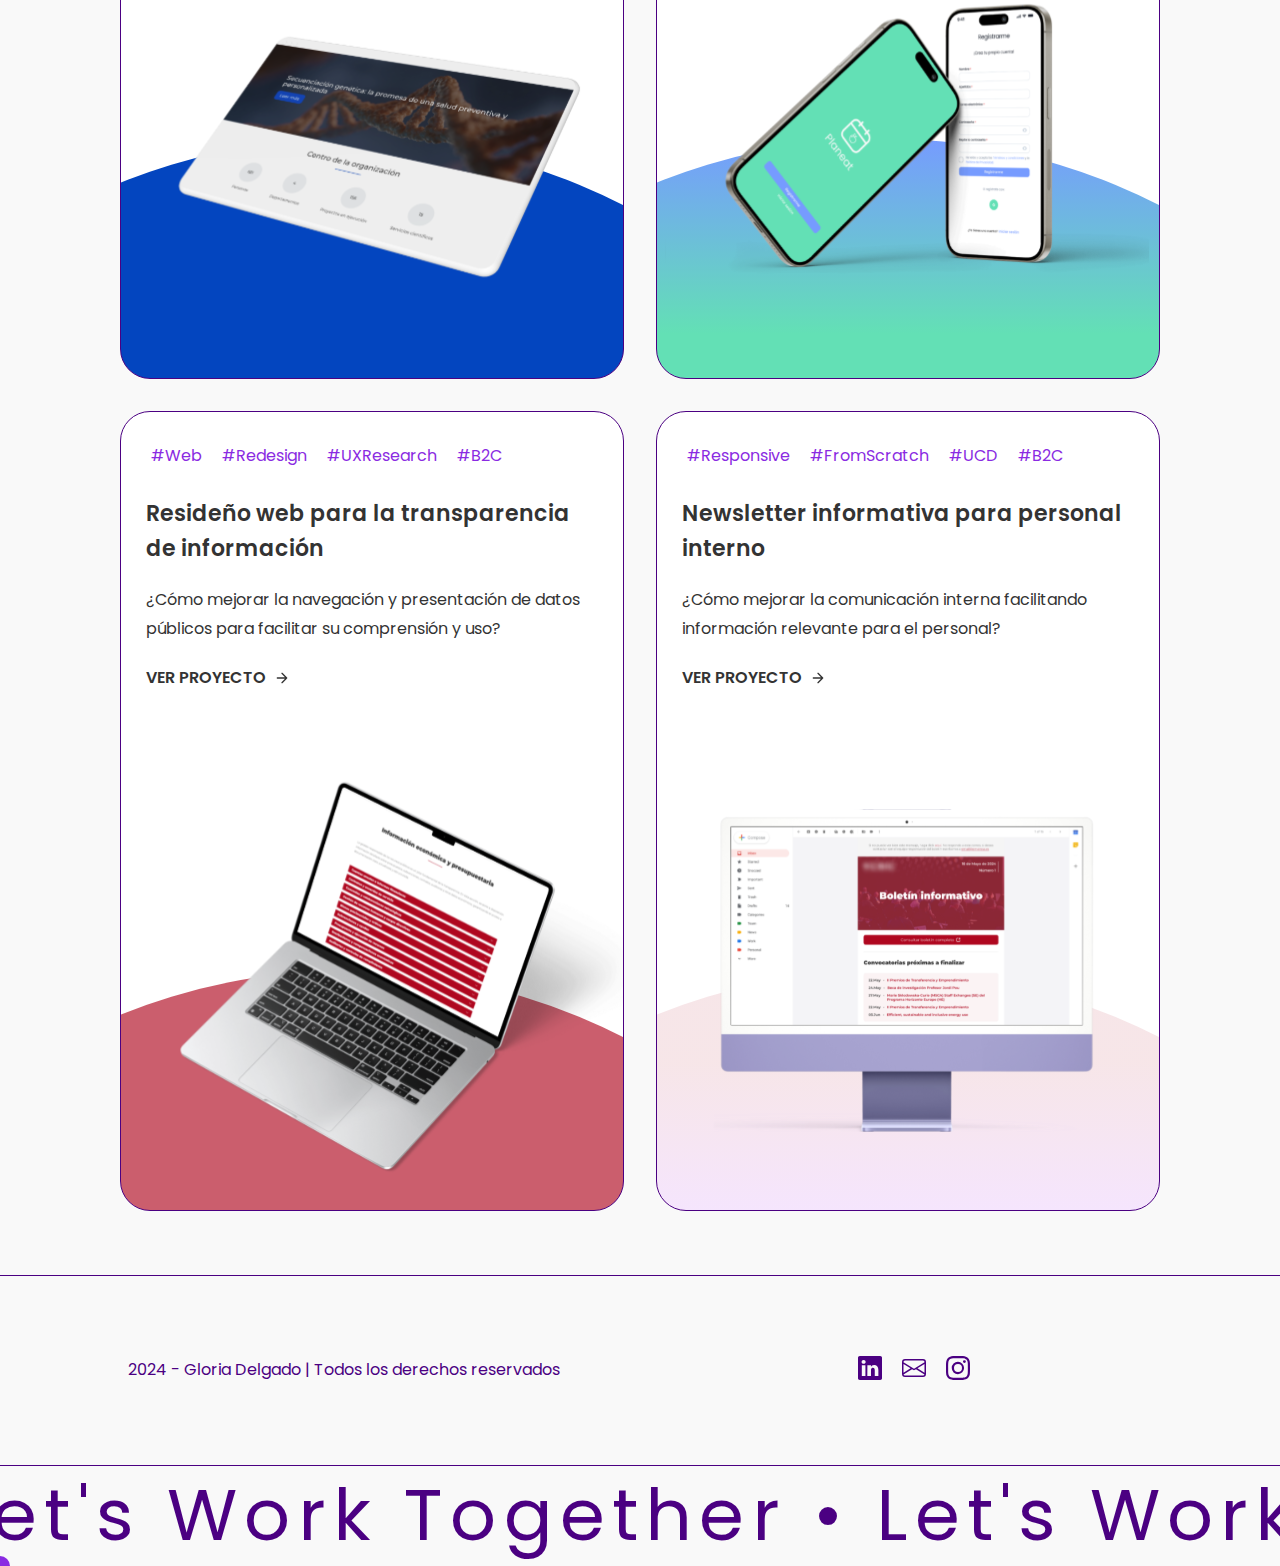
==== commit 98dfcf69: "actualizacion tags proyectos cards" ====
--- a/index.html
+++ b/index.html
@@ -147,13 +147,16 @@
                 <article class="Card Card--1">
                     <ul class="Card-label">
                         <li class="Card-labelItem">
-                            <span class="Card-labelText">Profesional</span>
-                        </li>
-                        <li class="Card-labelItem">
-                            <span class="Card-labelText">Rediseño web</span>
-                        </li>
-                        <li class="Card-labelItem">
-                            <span class="Card-labelText">Ciencia</span>
+                            <span class="Card-labelText">#Web</span>
+                        </li>
+                        <li class="Card-labelItem">
+                            <span class="Card-labelText">#Redesign</span>
+                        </li>
+                        <li class="Card-labelItem">
+                            <span class="Card-labelText">#DesignThinking</span>
+                        </li>
+                        <li class="Card-labelItem">
+                            <span class="Card-labelText">#B2C</span>
                         </li>
                     </ul>
                     <h3 class="Card-title">Plantilla web para una identidad digital unificada</h3>
@@ -171,13 +174,16 @@
                 <article class="Card Card--2">
                     <ul class="Card-label">
                         <li class="Card-labelItem">
-                            <span class="Card-labelText">Académico</span>
-                        </li>
-                        <li class="Card-labelItem">
-                            <span class="Card-labelText">App móvil</span>
-                        </li>
-                        <li class="Card-labelItem">
-                            <span class="Card-labelText">Salud</span>
+                            <span class="Card-labelText">#Mobile</span>
+                        </li>
+                        <li class="Card-labelItem">
+                            <span class="Card-labelText">#MVP</span>
+                        </li>
+                        <li class="Card-labelItem">
+                            <span class="Card-labelText">#DesignThinking</span>
+                        </li>
+                        <li class="Card-labelItem">
+                            <span class="Card-labelText">#B2C</span>
                         </li>
                     </ul>
                     <h3 class="Card-title">Planeat: app de planificación de comidas con IA</h3>
@@ -195,13 +201,16 @@
                 <article class="Card Card--3">
                     <ul class="Card-label">
                         <li class="Card-labelItem">
-                            <span class="Card-labelText">Profesional</span>
-                        </li>
-                        <li class="Card-labelItem">
-                            <span class="Card-labelText">Rediseño web</span>
-                        </li>
-                        <li class="Card-labelItem">
-                            <span class="Card-labelText">Informativo</span>
+                            <span class="Card-labelText">#Web</span>
+                        </li>
+                        <li class="Card-labelItem">
+                            <span class="Card-labelText">#Redesign</span>
+                        </li>
+                        <li class="Card-labelItem">
+                            <span class="Card-labelText">#UXResearch</span>
+                        </li>
+                        <li class="Card-labelItem">
+                            <span class="Card-labelText">#B2C</span>
                         </li>
                     </ul>
                     <h3 class="Card-title">Resideño web para la transparencia de información</h3>
@@ -219,13 +228,16 @@
                 <article class="Card Card--4">
                     <ul class="Card-label">
                         <li class="Card-labelItem">
-                            <span class="Card-labelText">Profesional</span>
-                        </li>
-                        <li class="Card-labelItem">
-                            <span class="Card-labelText">Email</span>
-                        </li>
-                        <li class="Card-labelItem">
-                            <span class="Card-labelText">Informativo</span>
+                            <span class="Card-labelText">#Responsive</span>
+                        </li>
+                        <li class="Card-labelItem">
+                            <span class="Card-labelText">#FromScratch</span>
+                        </li>
+                        <li class="Card-labelItem">
+                            <span class="Card-labelText">#UCD</span>
+                        </li>
+                        <li class="Card-labelItem">
+                            <span class="Card-labelText">#B2C</span>
                         </li>
                     </ul>
                     <h3 class="Card-title">Newsletter informativa para personal interno</h3>
--- a/css/index.css
+++ b/css/index.css
@@ -183,8 +183,8 @@
 
 .Card-labelItem{
     color: var(--primary-color);
-    border: 1px solid var(--primary-color);
-    border-radius: .3125rem;
+    /* border: 1px solid var(--primary-color); */
+    /* border-radius: .3125rem; */
     padding: .3125rem;
     text-align: center;
 }
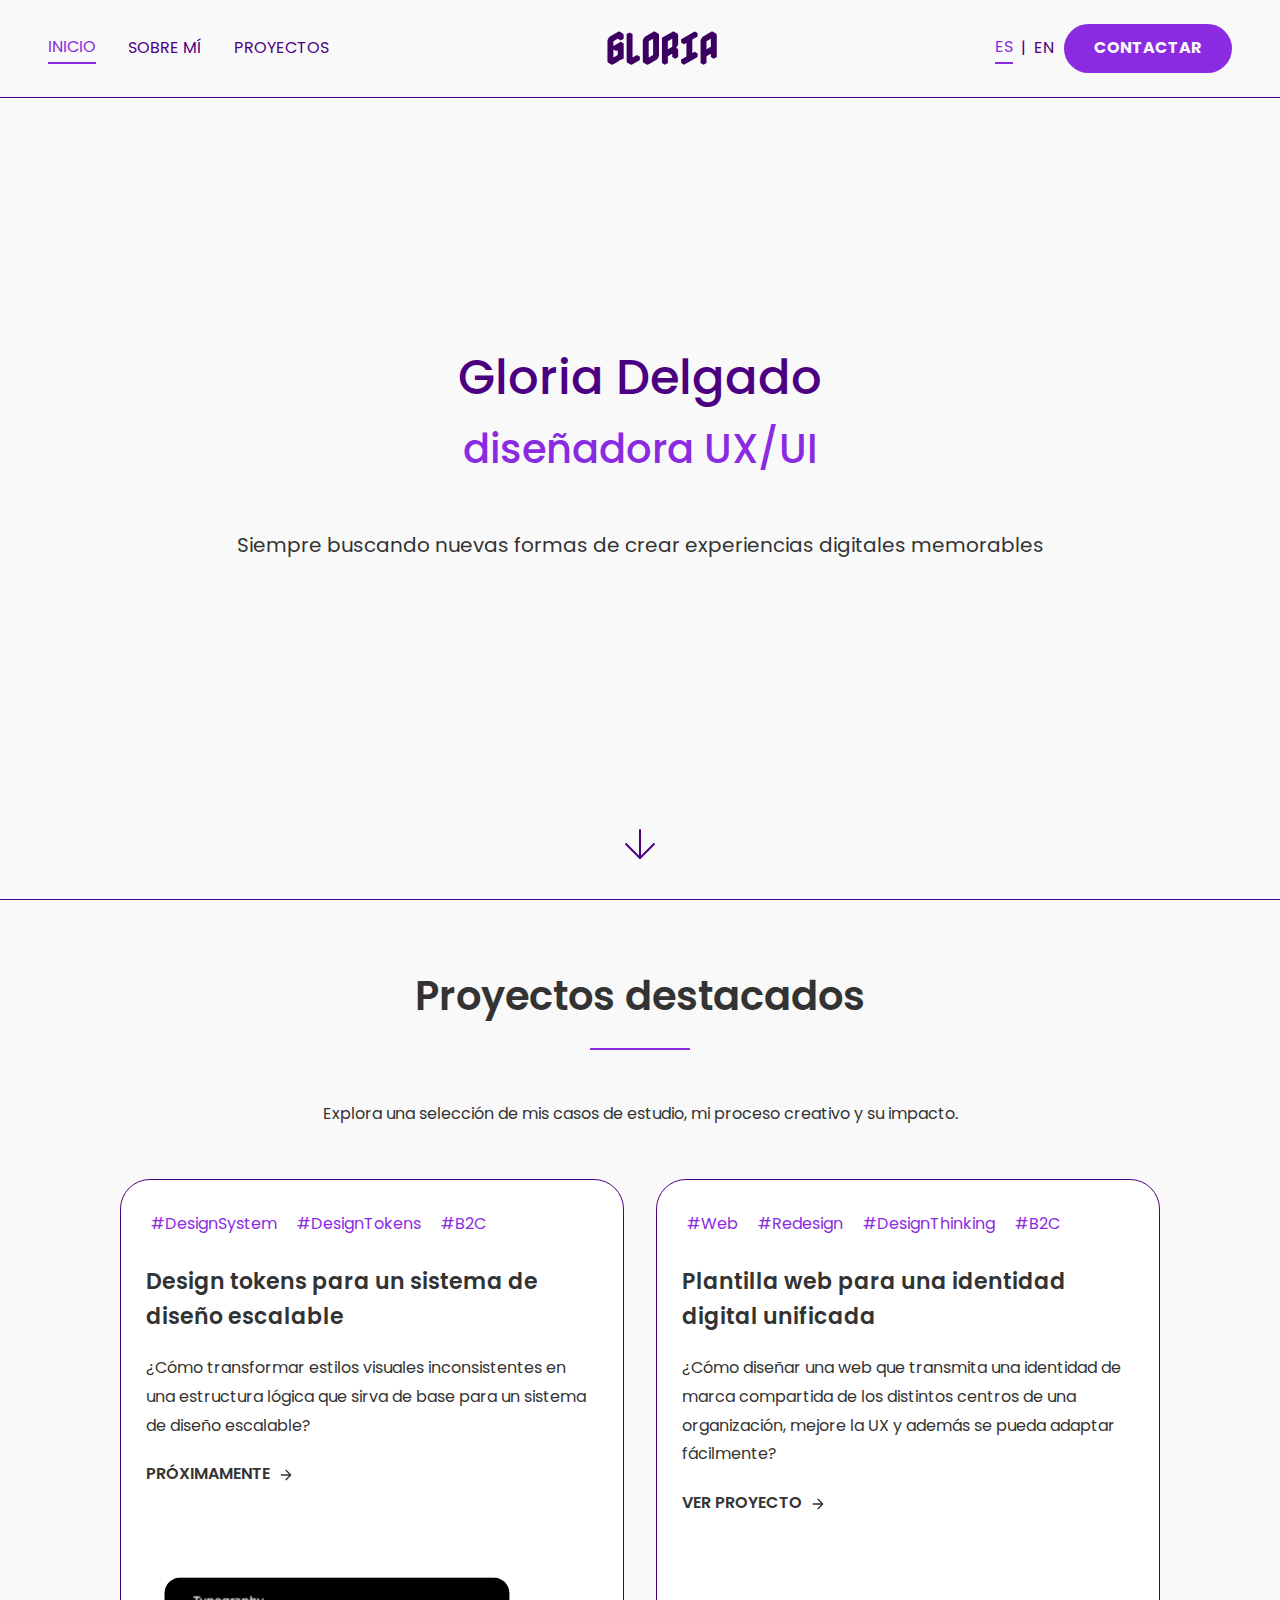
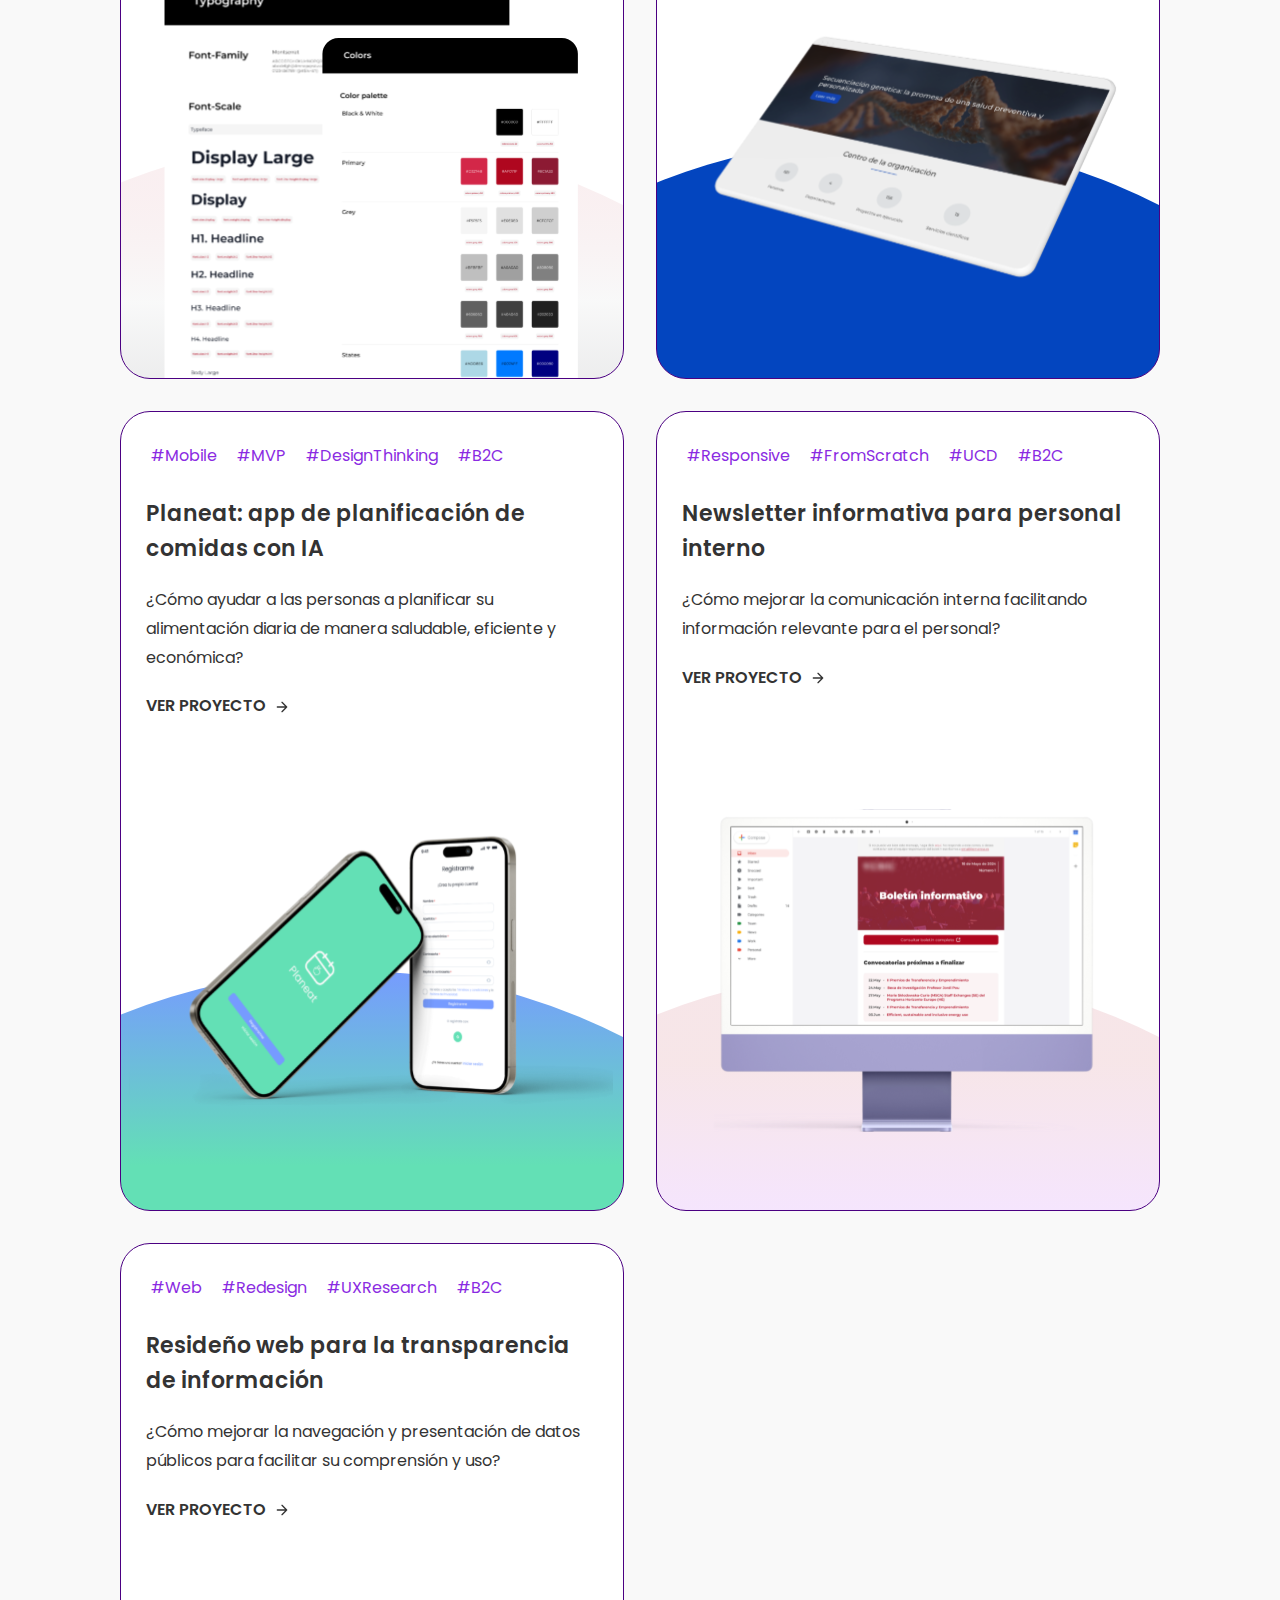
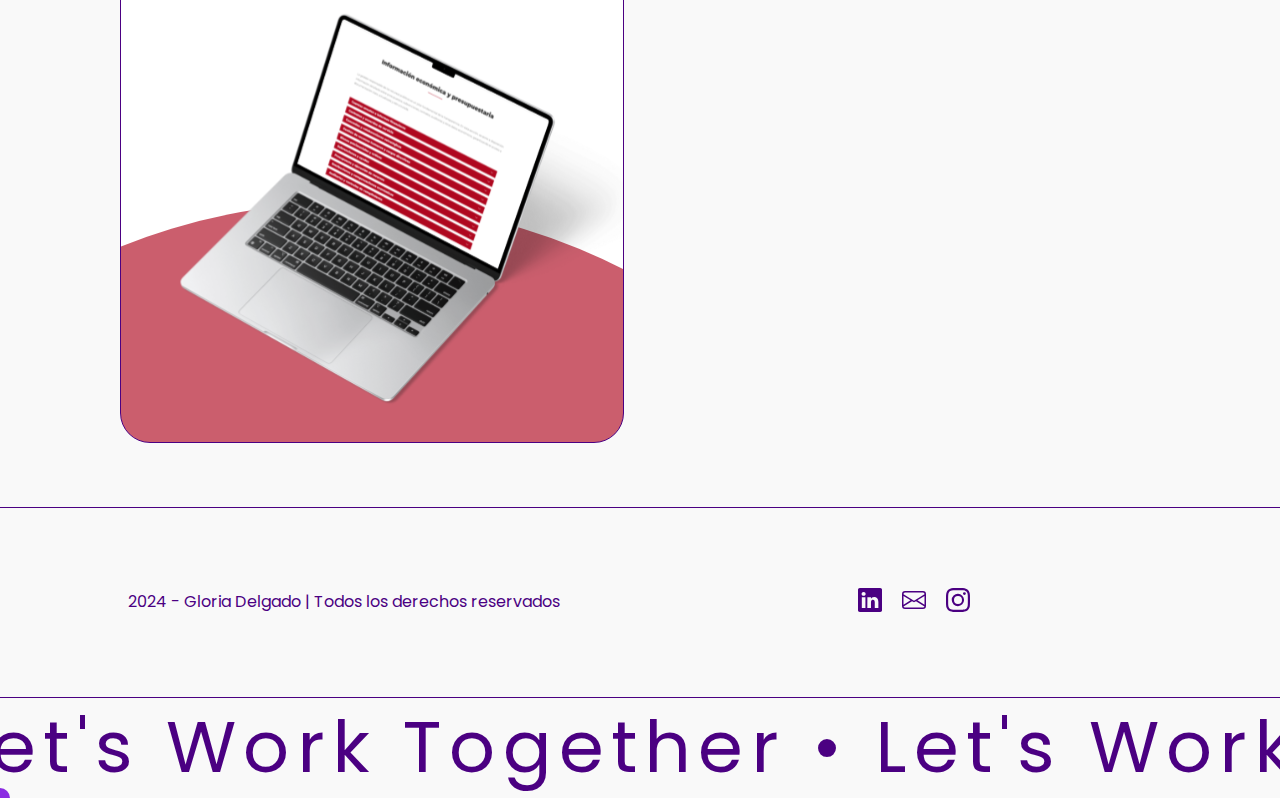
==== commit 7c477024: "actualizacion proyectos próximos" ====
--- a/index.html
+++ b/index.html
@@ -142,9 +142,34 @@
 
             <div class="Section-grid">
 
+                
                 <!-- Card 1 -->
 
                 <article class="Card Card--1">
+                    <ul class="Card-label">
+                        <li class="Card-labelItem">
+                            <span class="Card-labelText">#DesignSystem</span>
+                        </li>
+                        <li class="Card-labelItem">
+                            <span class="Card-labelText">#DesignTokens</span>
+                        </li>
+                        <li class="Card-labelItem">
+                            <span class="Card-labelText">#B2C</span>
+                        </li>
+                    </ul>
+                    <h3 class="Card-title">Design tokens para un sistema de diseño escalable</h3>
+                    <p class="Card-description">¿Cómo transformar estilos visuales inconsistentes en una estructura lógica que sirva de base para un sistema de diseño escalable?</p>
+                    <a href="#" title="Ver detalles del proyecto Design System" class="Card-link">
+                        Próximamente
+                        <svg class="Card-linkIcon" xmlns="http://www.w3.org/2000/svg" viewBox="0 0 24 24" fill="none" stroke="currentColor" stroke-width="2" stroke-linecap="round" stroke-linejoin="round">
+                            <path d="M5 12h14M12 5l7 7-7 7"></path>
+                        </svg>
+                    </a>
+                </article>
+
+                <!-- Card 2 -->
+
+                <article class="Card Card--2">
                     <ul class="Card-label">
                         <li class="Card-labelItem">
                             <span class="Card-labelText">#Web</span>
@@ -169,9 +194,9 @@
                     </a>
                 </article>
 
-                <!-- Card 2 -->
-
-                <article class="Card Card--2">
+                <!-- Card 3 -->
+
+                <article class="Card Card--3">
                     <ul class="Card-label">
                         <li class="Card-labelItem">
                             <span class="Card-labelText">#Mobile</span>
@@ -196,9 +221,36 @@
                     </a>
                 </article>
 
-                <!-- Card 3 -->
-
-                <article class="Card Card--3">
+                <!-- Card 4 -->
+
+                <article class="Card Card--4">
+                    <ul class="Card-label">
+                        <li class="Card-labelItem">
+                            <span class="Card-labelText">#Responsive</span>
+                        </li>
+                        <li class="Card-labelItem">
+                            <span class="Card-labelText">#FromScratch</span>
+                        </li>
+                        <li class="Card-labelItem">
+                            <span class="Card-labelText">#UCD</span>
+                        </li>
+                        <li class="Card-labelItem">
+                            <span class="Card-labelText">#B2C</span>
+                        </li>
+                    </ul>
+                    <h3 class="Card-title">Newsletter informativa para personal interno</h3>
+                    <p class="Card-description">¿Cómo mejorar la comunicación interna facilitando información relevante para el personal?</p>
+                    <a href="project-newsletter.html" title="Ver detalles del proyecto Newsletter" class="Card-link">
+                        Ver proyecto
+                        <svg class="Card-linkIcon" xmlns="http://www.w3.org/2000/svg" viewBox="0 0 24 24" fill="none" stroke="currentColor" stroke-width="2" stroke-linecap="round" stroke-linejoin="round">
+                            <path d="M5 12h14M12 5l7 7-7 7"></path>
+                        </svg>
+                    </a>
+                </article>
+
+                <!-- Card 5 -->
+
+                <article class="Card Card--5">
                     <ul class="Card-label">
                         <li class="Card-labelItem">
                             <span class="Card-labelText">#Web</span>
@@ -216,33 +268,6 @@
                     <h3 class="Card-title">Resideño web para la transparencia de información</h3>
                     <p class="Card-description">¿Cómo mejorar la navegación y presentación de datos públicos para facilitar su comprensión y uso?</p>
                     <a href="project-transparencia.html" title="Ver detalles del proyecto Transparencia" class="Card-link">
-                        Ver proyecto
-                        <svg class="Card-linkIcon" xmlns="http://www.w3.org/2000/svg" viewBox="0 0 24 24" fill="none" stroke="currentColor" stroke-width="2" stroke-linecap="round" stroke-linejoin="round">
-                            <path d="M5 12h14M12 5l7 7-7 7"></path>
-                        </svg>
-                    </a>
-                </article>
-
-                <!-- Card 4 -->
-
-                <article class="Card Card--4">
-                    <ul class="Card-label">
-                        <li class="Card-labelItem">
-                            <span class="Card-labelText">#Responsive</span>
-                        </li>
-                        <li class="Card-labelItem">
-                            <span class="Card-labelText">#FromScratch</span>
-                        </li>
-                        <li class="Card-labelItem">
-                            <span class="Card-labelText">#UCD</span>
-                        </li>
-                        <li class="Card-labelItem">
-                            <span class="Card-labelText">#B2C</span>
-                        </li>
-                    </ul>
-                    <h3 class="Card-title">Newsletter informativa para personal interno</h3>
-                    <p class="Card-description">¿Cómo mejorar la comunicación interna facilitando información relevante para el personal?</p>
-                    <a href="project-newsletter.html" title="Ver detalles del proyecto Transparencia" class="Card-link">
                         Ver proyecto
                         <svg class="Card-linkIcon" xmlns="http://www.w3.org/2000/svg" viewBox="0 0 24 24" fill="none" stroke="currentColor" stroke-width="2" stroke-linecap="round" stroke-linejoin="round">
                             <path d="M5 12h14M12 5l7 7-7 7"></path>
--- a/css/index.css
+++ b/css/index.css
@@ -214,19 +214,23 @@
 }
 
 .Card--1{
+    background-image: url('../assets/index/portada-card-proyecto-design-system.svg');
+}
+
+.Card--2{
     background-image: url('../assets/index/portada-card-proyecto-plantilla.svg');
 }
 
-.Card--2{
+.Card--3{
     background-image: url('../assets/index/portada-card-proyecto-planeat.svg');
-}
-
-.Card--3{
-    background-image: url('../assets/index/portada-card-proyecto-transparencia.svg');
 }
 
 .Card--4{
     background-image: url('../assets/index/portada-card-proyecto-newsletter.svg');
+}
+
+.Card--5{
+    background-image: url('../assets/index/portada-card-proyecto-transparencia.svg');
 }
 
 /* Media Queries */
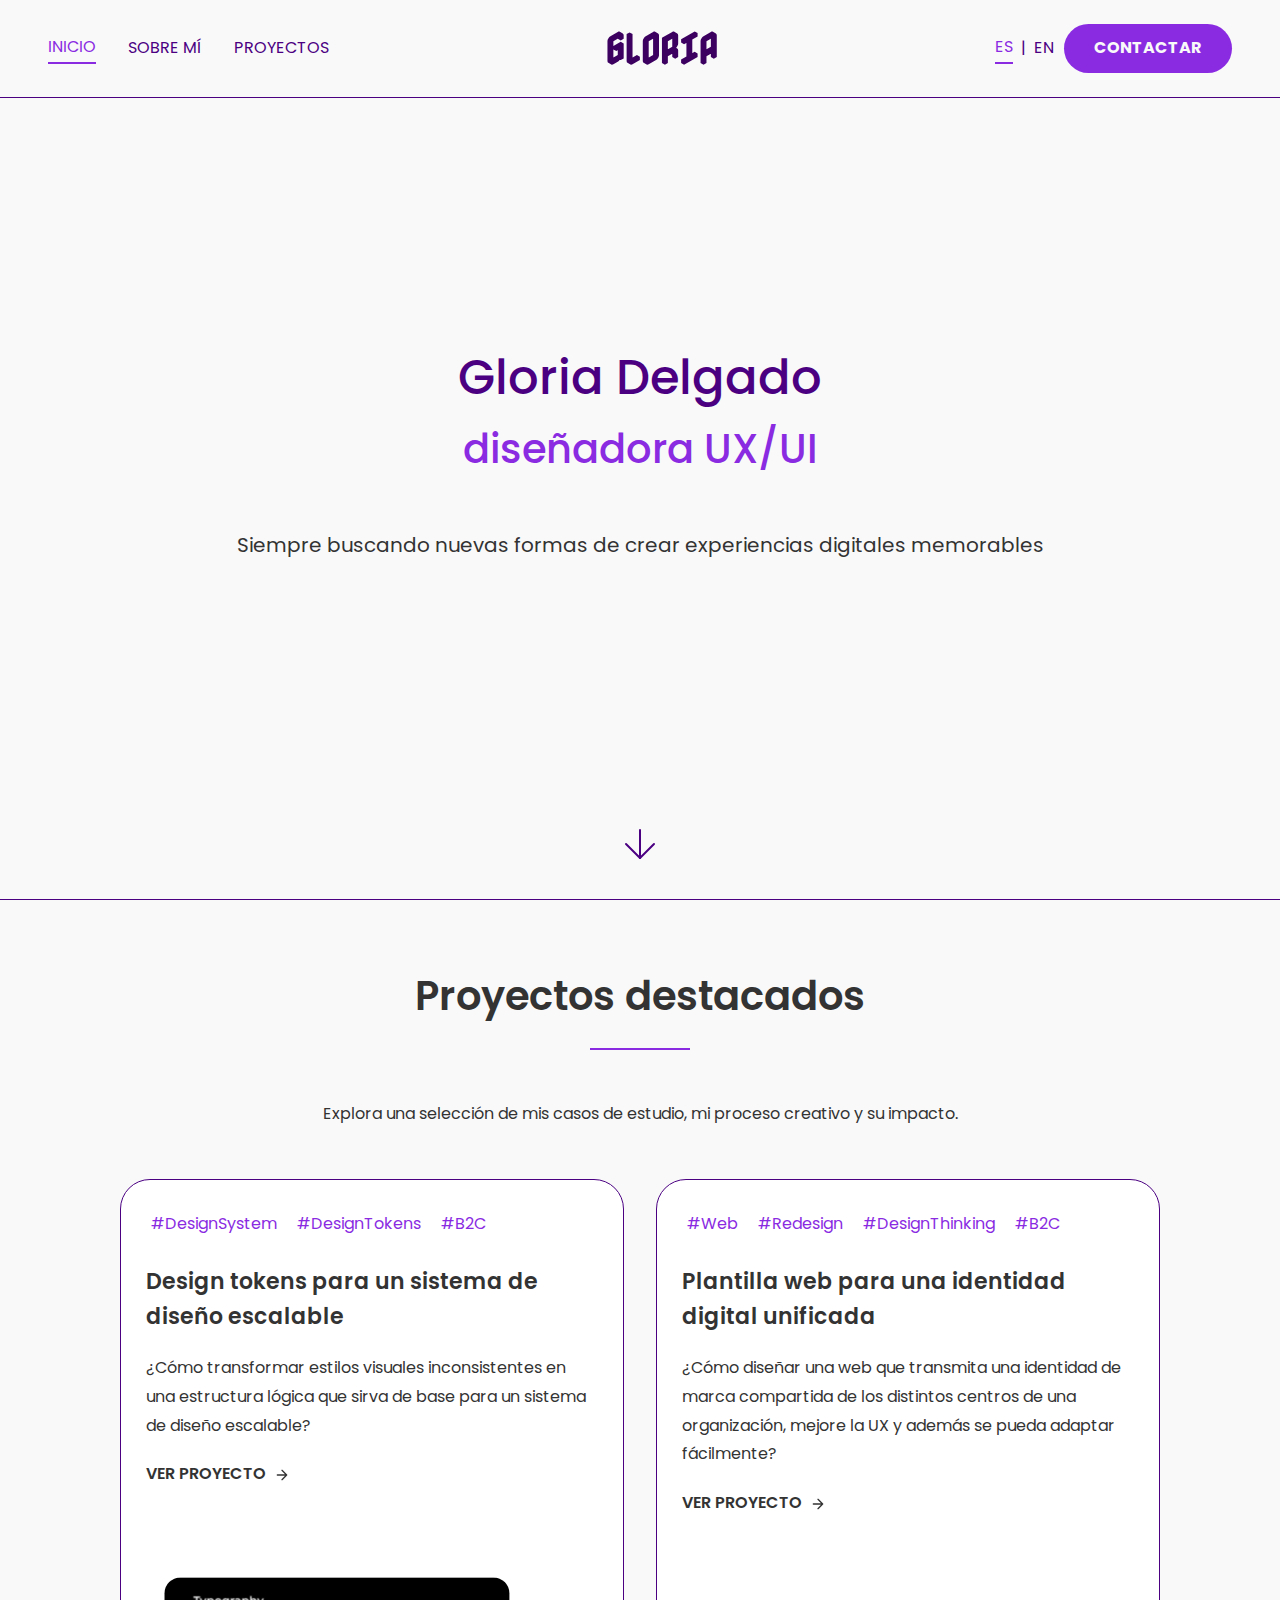
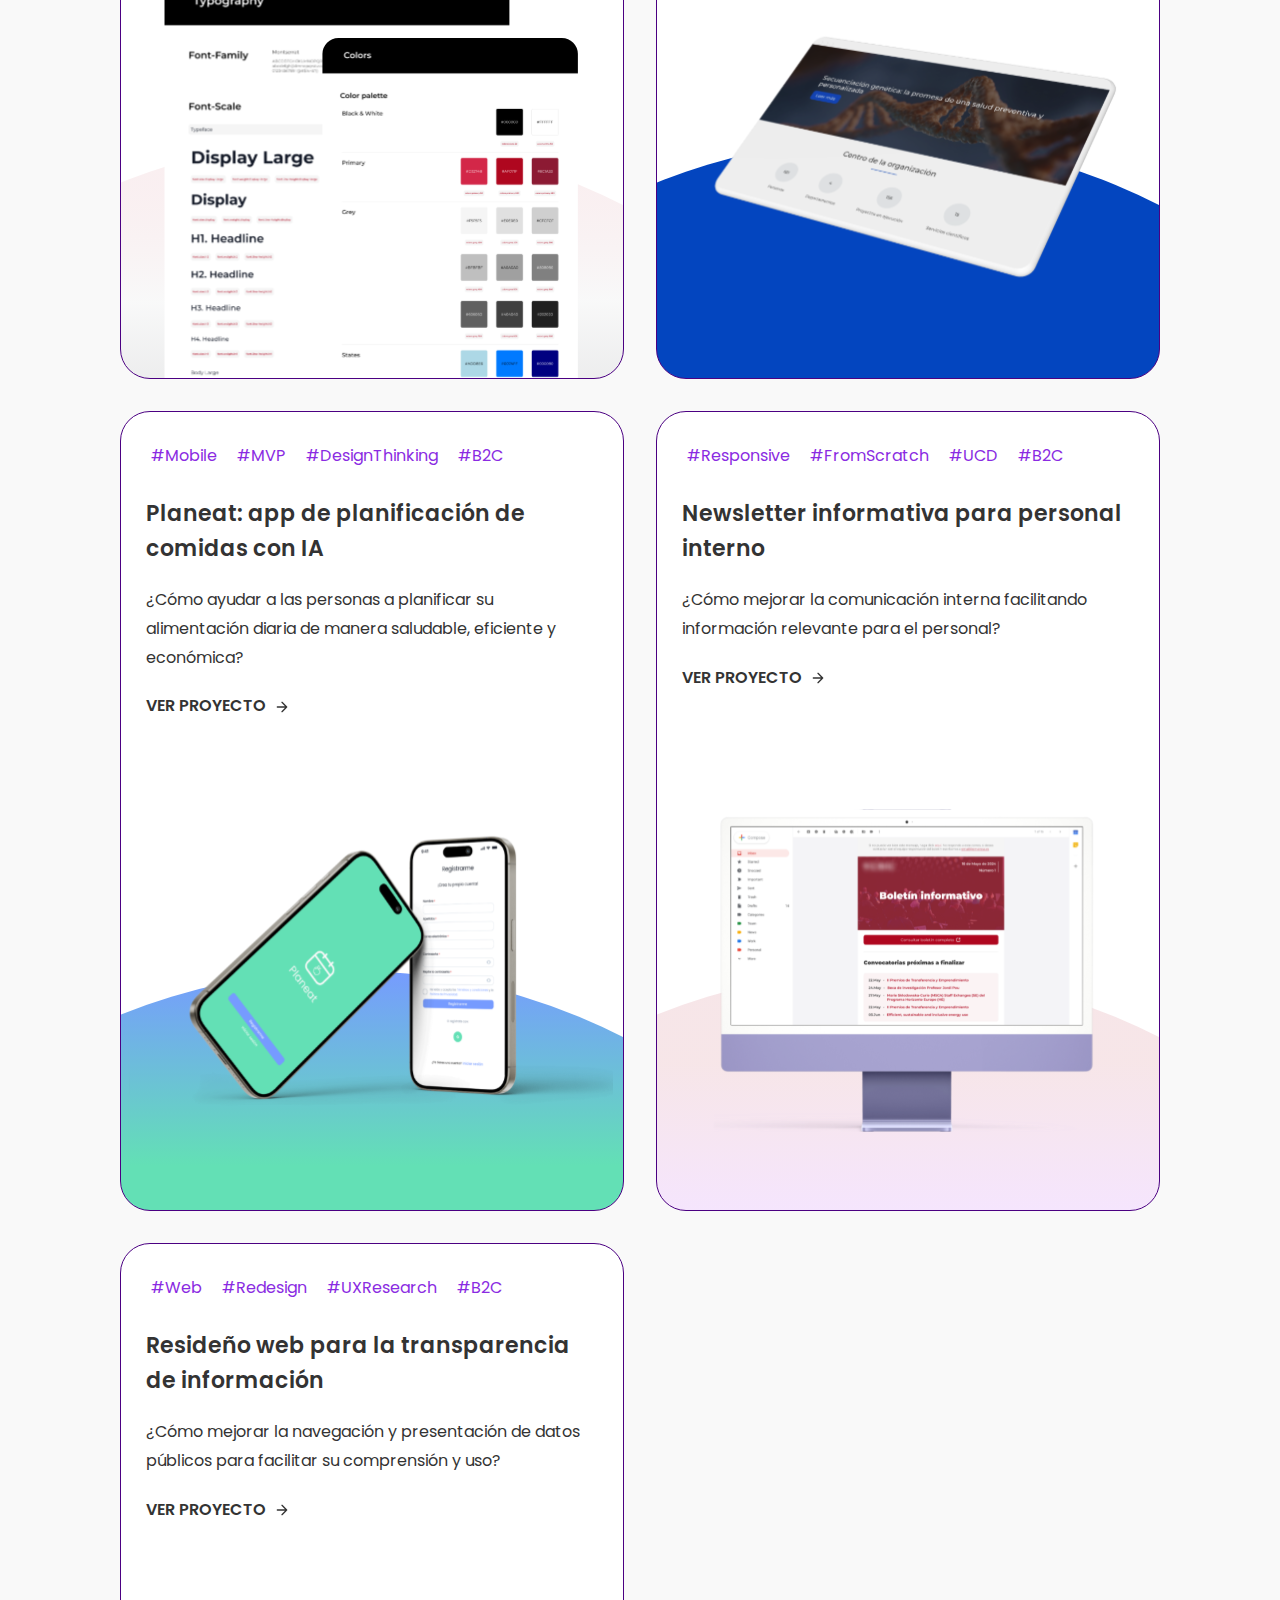
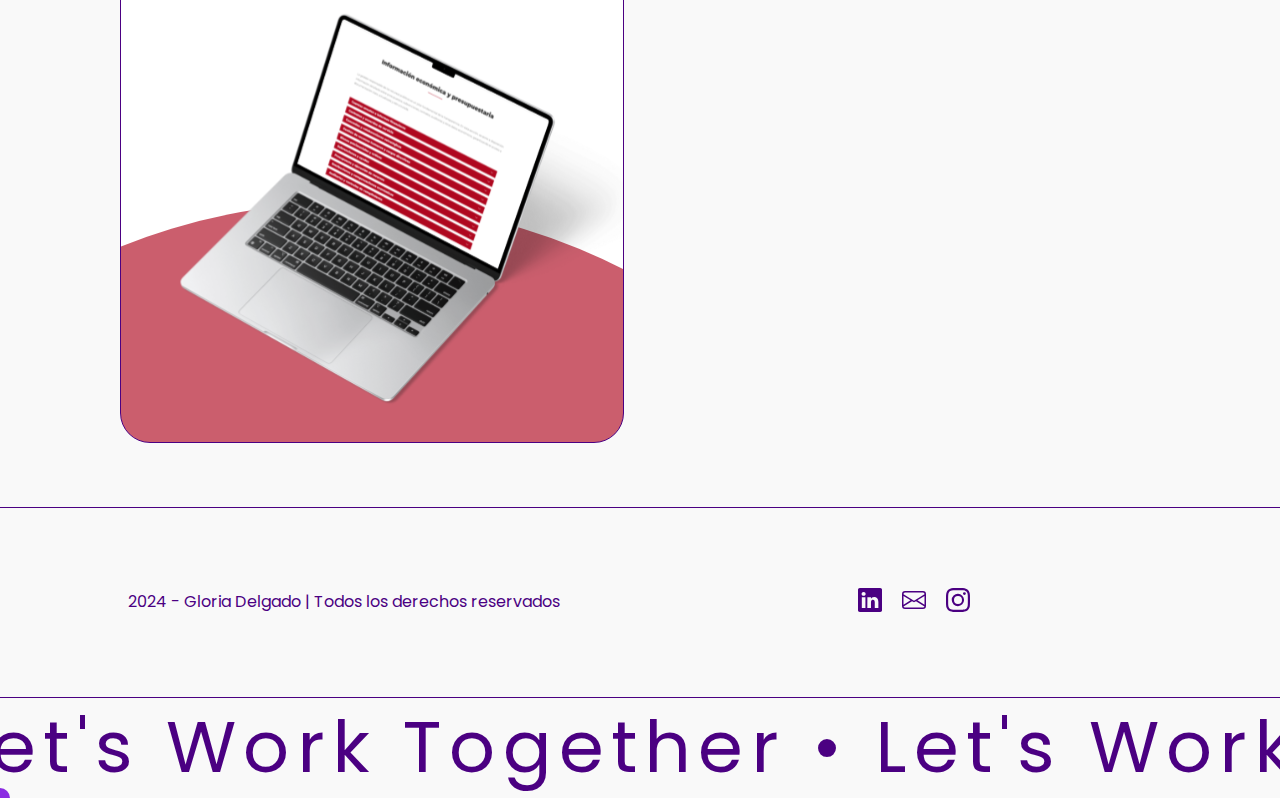
==== commit e4fa94ec: "actualizacion proyecto design system" ====
--- a/index.html
+++ b/index.html
@@ -159,8 +159,8 @@
                     </ul>
                     <h3 class="Card-title">Design tokens para un sistema de diseño escalable</h3>
                     <p class="Card-description">¿Cómo transformar estilos visuales inconsistentes en una estructura lógica que sirva de base para un sistema de diseño escalable?</p>
-                    <a href="#" title="Ver detalles del proyecto Design System" class="Card-link">
-                        Próximamente
+                    <a href="project-design-system.html" title="Ver detalles del proyecto Design System" class="Card-link">
+                        Ver proyecto
                         <svg class="Card-linkIcon" xmlns="http://www.w3.org/2000/svg" viewBox="0 0 24 24" fill="none" stroke="currentColor" stroke-width="2" stroke-linecap="round" stroke-linejoin="round">
                             <path d="M5 12h14M12 5l7 7-7 7"></path>
                         </svg>
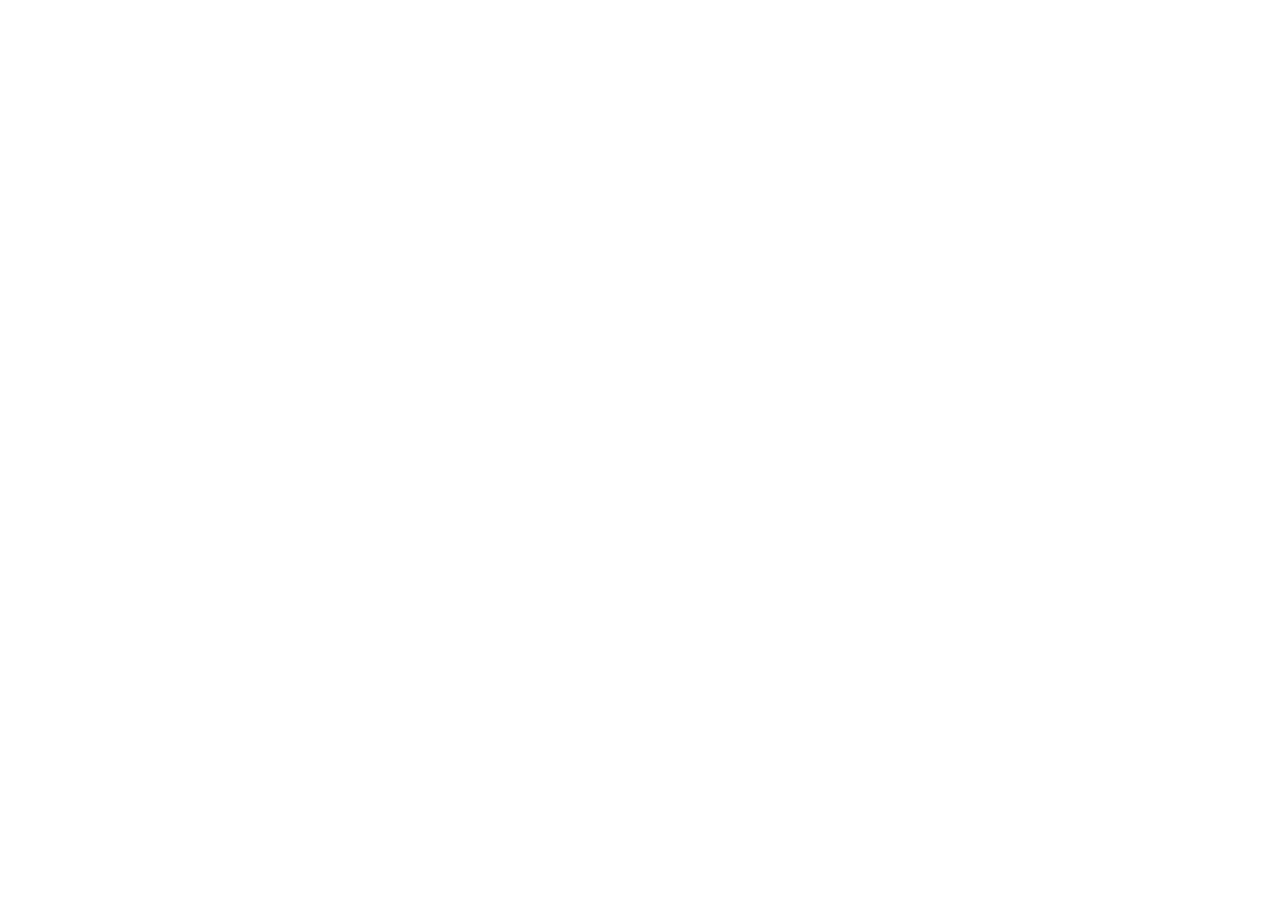
==== commit 19191e54: "redireccion framer" ====
--- a/index.html
+++ b/index.html
@@ -1,6 +1,7 @@
 <!DOCTYPE html>
 <html lang="es">
 <head>
+    <meta http-equiv="refresh" content="0; URL='https://gloriadelgado.framer.website/'" />
     <meta charset="UTF-8">
     <meta name="viewport" content="width=device-width, initial-scale=1.0">
     <title>Portfolio Gloria Delgado | UX/UI designer</title>
